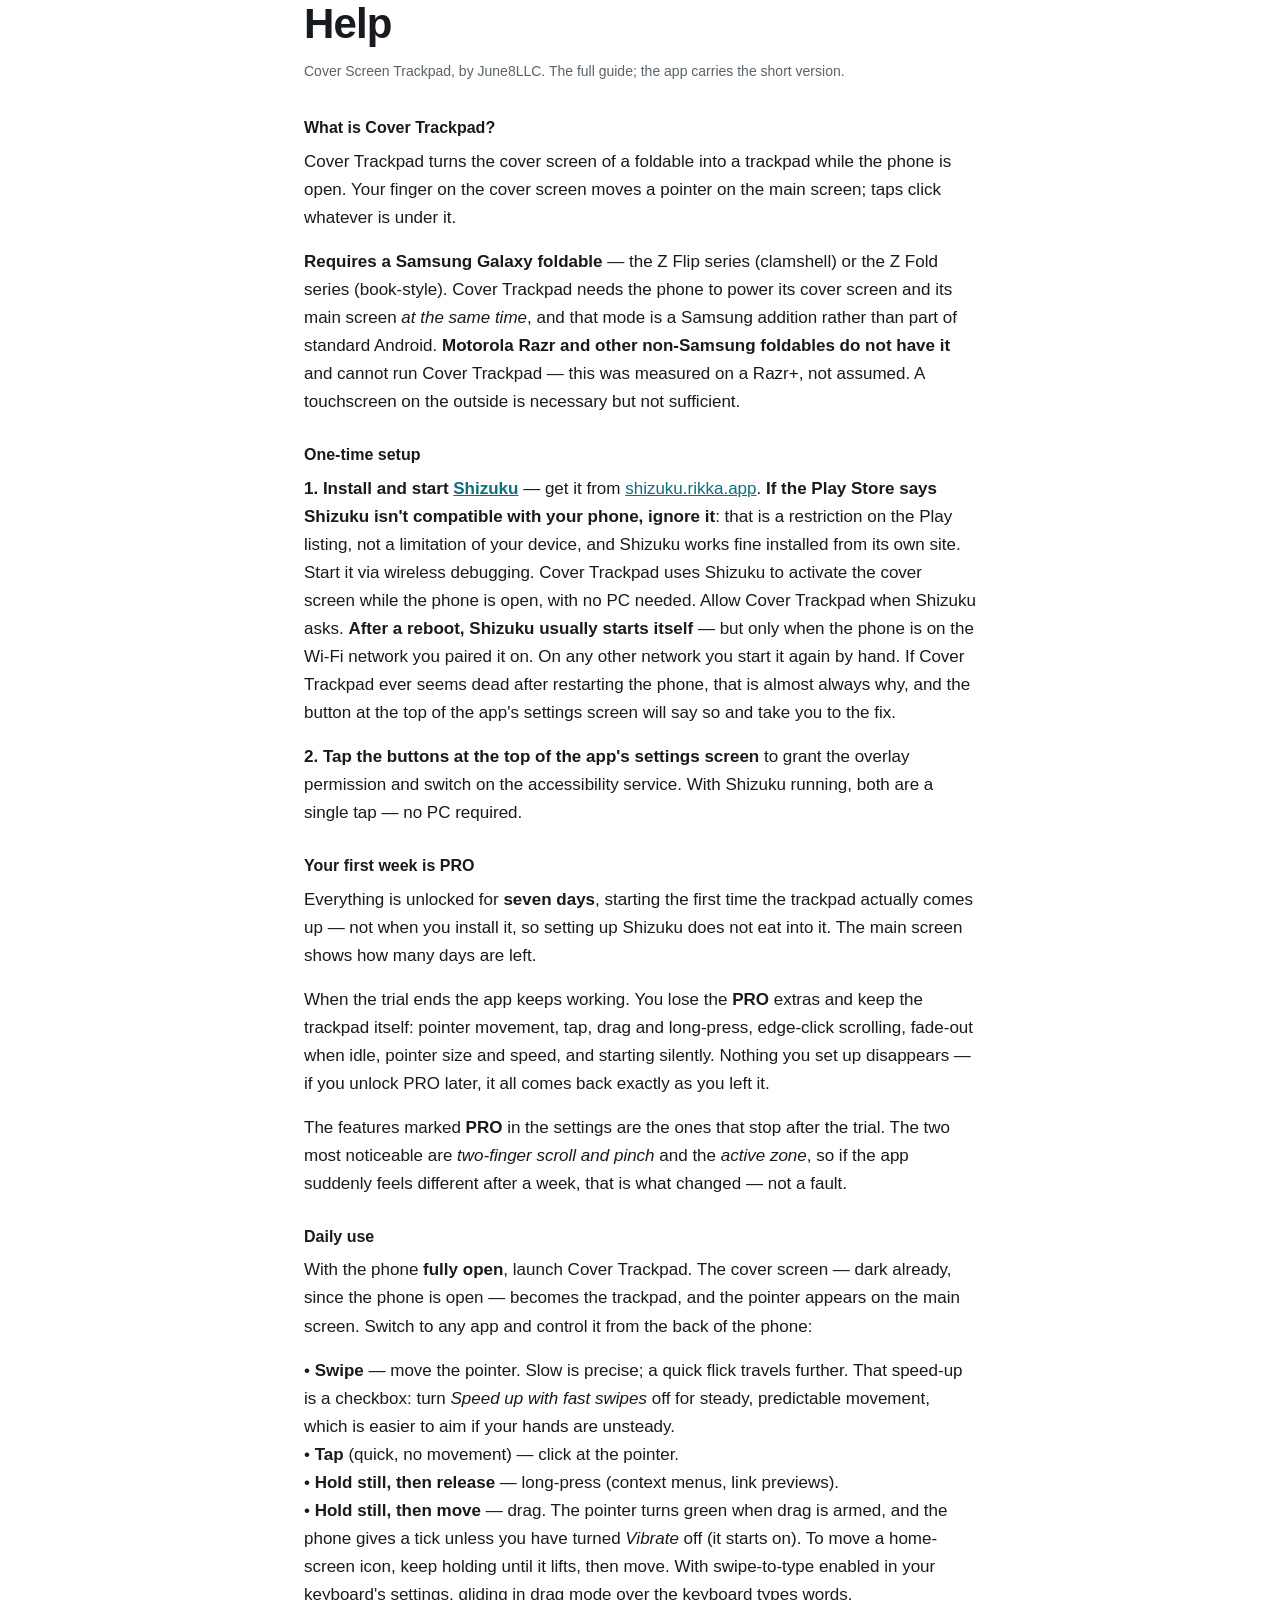
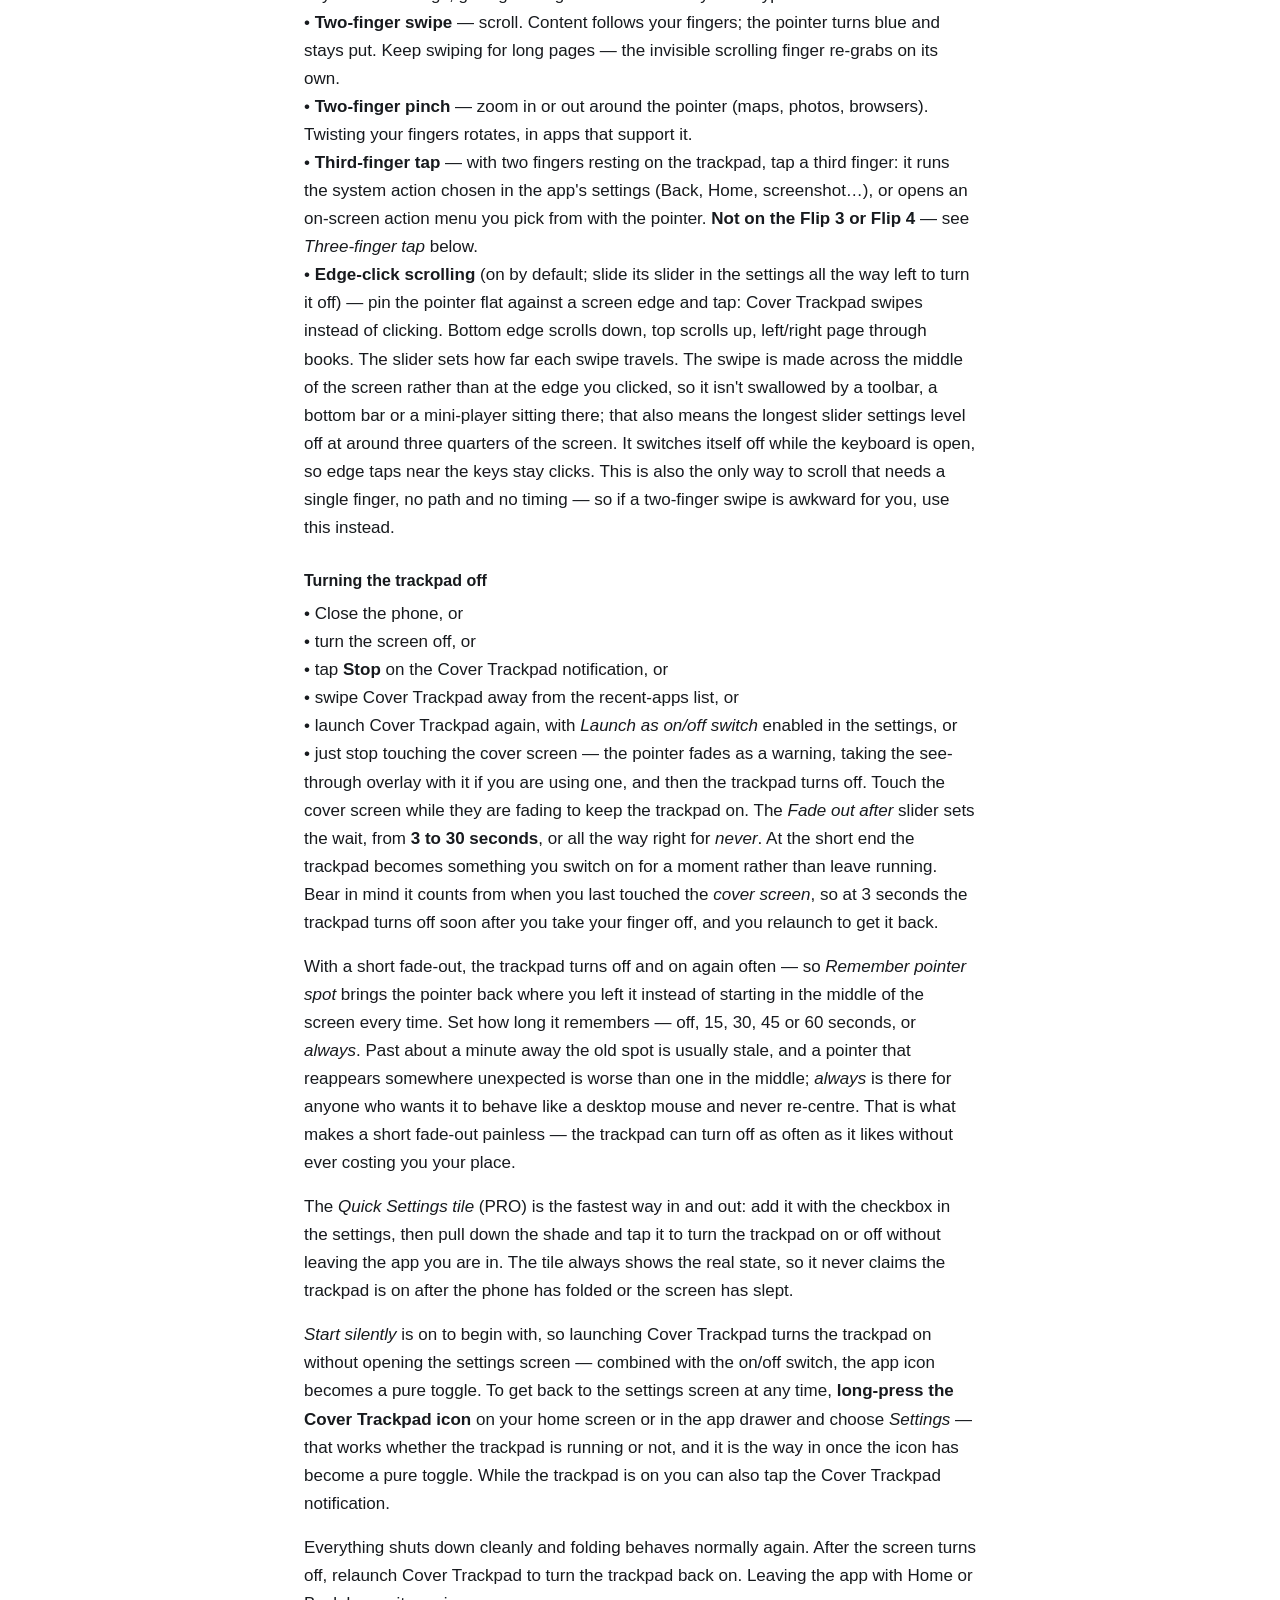
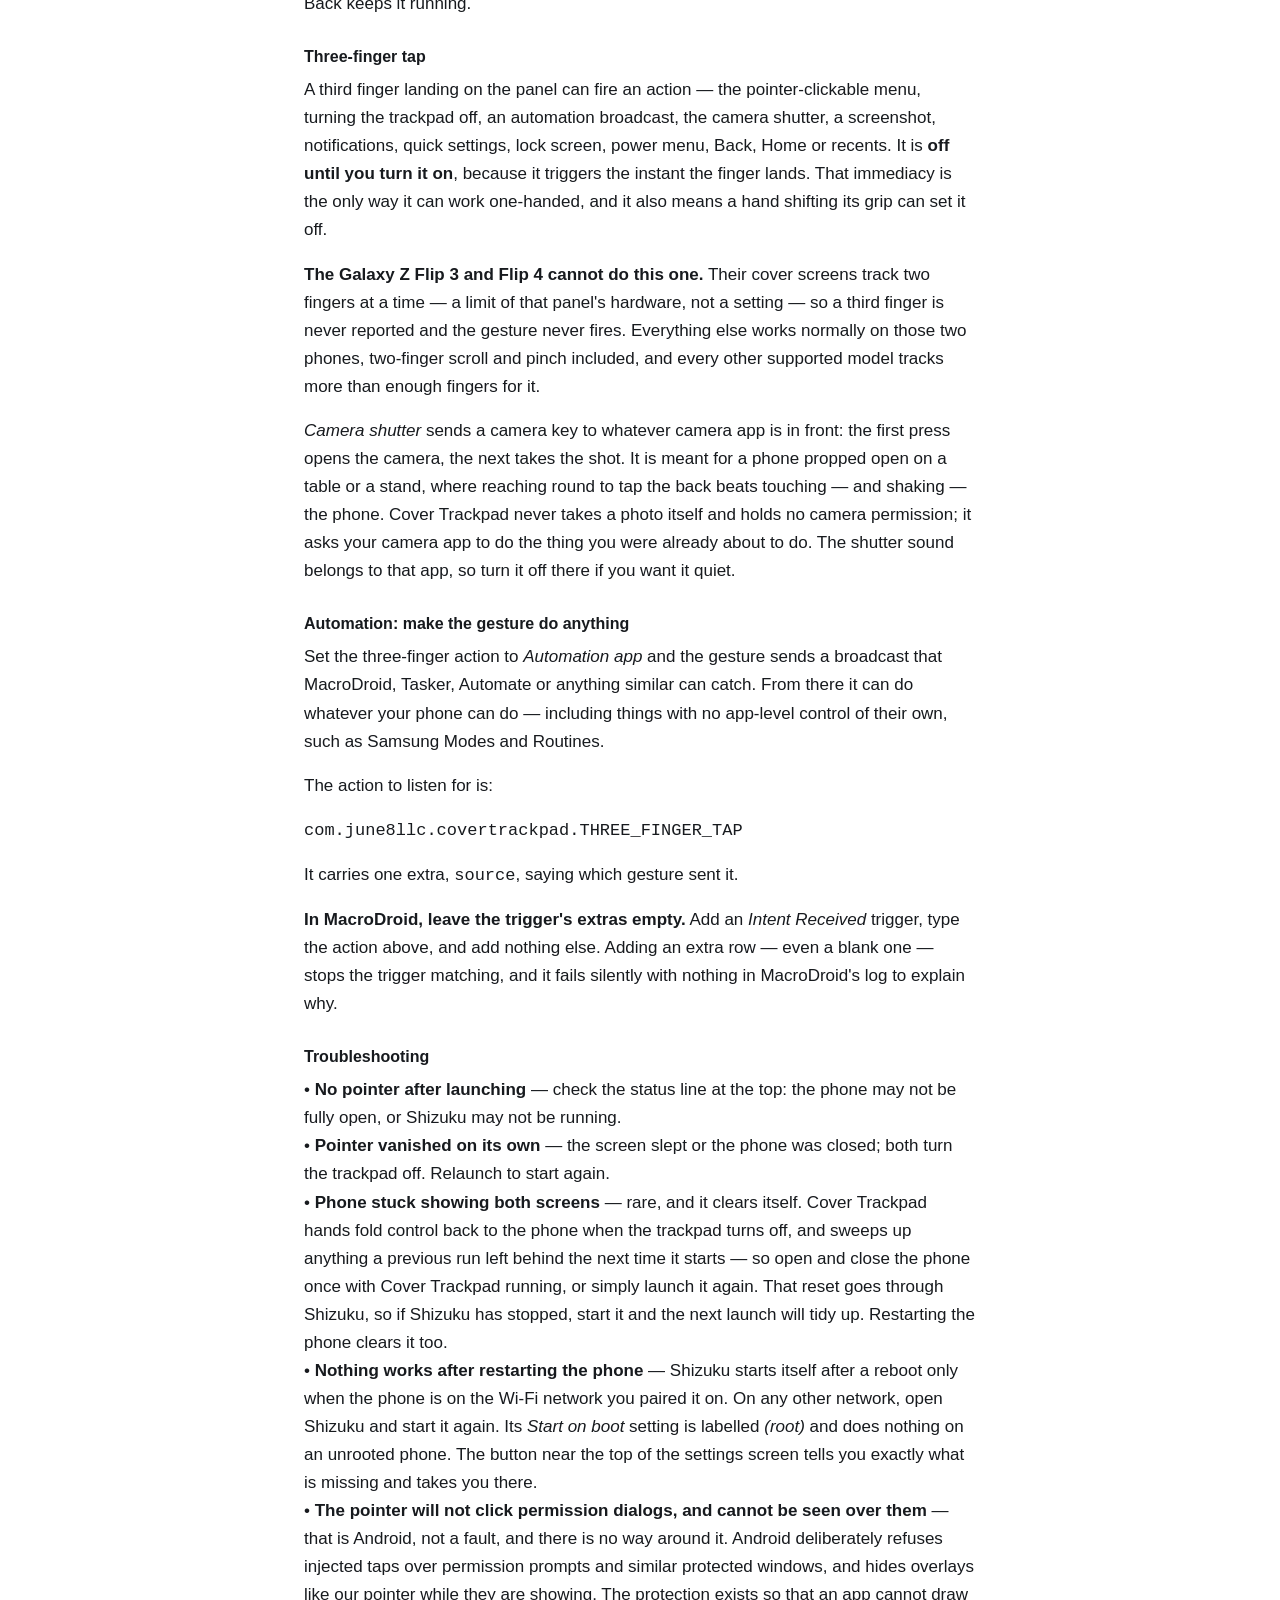
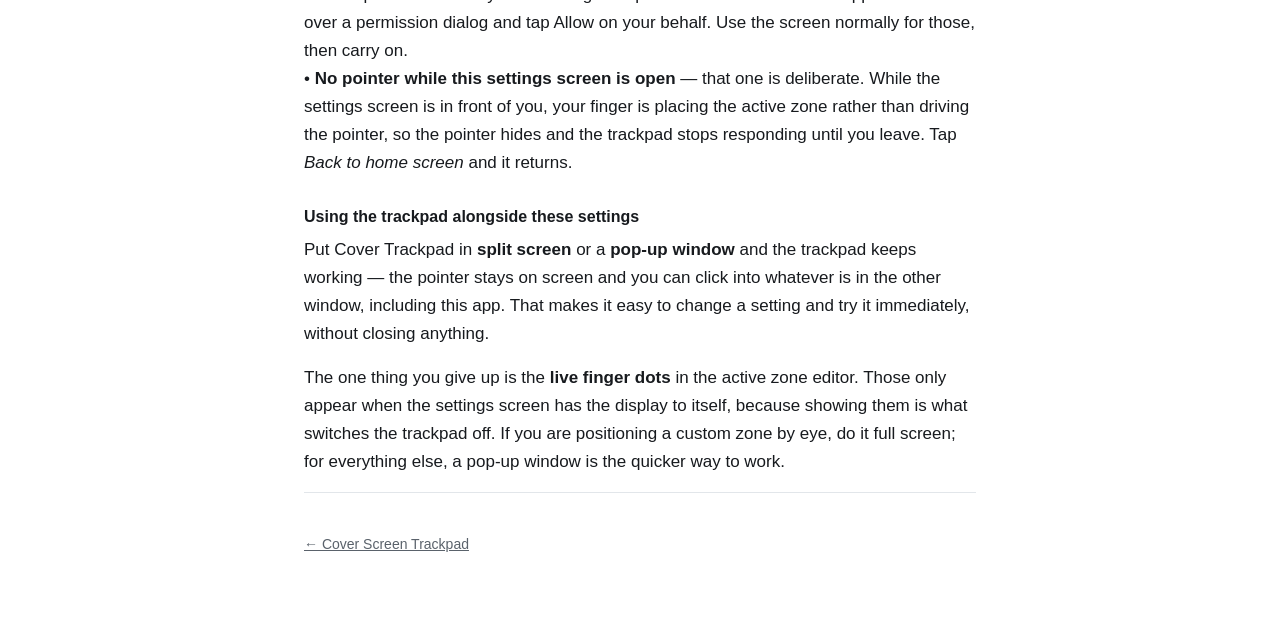
==== help.html @ 14efb755 "Add the help page: the full guide behind the app's short instructions Co-Authored-By: Claude Opus 5." ====
<!doctype html>
<html lang="en">
<head>
<meta charset="utf-8">
<meta name="viewport" content="width=device-width, initial-scale=1">
<title>Help — Cover Screen Trackpad</title>
<meta name="description" content="Everything about using Cover Screen Trackpad: gestures, settings, the three-finger tap, automation and troubleshooting.">
<link rel="icon" href="data:image/svg+xml,<svg xmlns='http://www.w3.org/2000/svg' viewBox='0 0 108 108'><rect width='108' height='108' fill='%230D1117'/><path d='M32,30 H76 A8,8 0 0 1 84,38 V70 A8,8 0 0 1 76,78 H32 A8,8 0 0 1 24,70 V38 A8,8 0 0 1 32,30 Z' fill='none' stroke='%236E7885' stroke-width='4.5'/><path d='M73,58 L54,50' fill='none' stroke='%233DDCFF' stroke-width='7' stroke-linecap='round'/><path d='M29,34 L29,55 L35.3,50.1 L38.8,58.5 L42.3,57.1 L38.8,48.7 L46.5,48.7 Z' fill='%23fff' stroke='%230D1117' stroke-width='2.2'/></svg>">
<link rel="stylesheet" href="style.css">
</head>
<body>
<div class="wrap">

  <h1>Help</h1>
  <p class="updated">Cover Screen Trackpad, by June8LLC. The full guide; the app carries the short version.</p>

<h3>What is Cover Trackpad?</h3>
<p>Cover Trackpad turns the cover screen of a foldable into a trackpad while the phone is open. Your finger on the cover screen moves a pointer on the main screen; taps click whatever is under it.</p>
<p><b>Requires a Samsung Galaxy foldable</b> — the Z Flip series (clamshell) or the Z Fold series (book-style). Cover Trackpad needs the phone to power its cover screen and its main screen <i>at the same time</i>, and that mode is a Samsung addition rather than part of standard Android. <b>Motorola Razr and other non-Samsung foldables do not have it</b> and cannot run Cover Trackpad — this was measured on a Razr+, not assumed. A touchscreen on the outside is necessary but not sufficient.</p>

<h3>One-time setup</h3>
<p><b>1. Install and start <a href="https://shizuku.rikka.app/">Shizuku</a></b> — get it from <a href="https://shizuku.rikka.app/">shizuku.rikka.app</a>. <b>If the Play Store says Shizuku isn't compatible with your phone, ignore it</b>: that is a restriction on the Play listing, not a limitation of your device, and Shizuku works fine installed from its own site. Start it via wireless debugging. Cover Trackpad uses Shizuku to activate the cover screen while the phone is open, with no PC needed. Allow Cover Trackpad when Shizuku asks. <b>After a reboot, Shizuku usually starts itself</b> — but only when the phone is on the Wi-Fi network you paired it on. On any other network you start it again by hand. If Cover Trackpad ever seems dead after restarting the phone, that is almost always why, and the button at the top of the app's settings screen will say so and take you to the fix.</p>
<p><b>2. Tap the buttons at the top of the app's settings screen</b> to grant the overlay permission and switch on the accessibility service. With Shizuku running, both are a single tap — no PC required.</p>

<h3>Your first week is PRO</h3>
<p>Everything is unlocked for <b>seven days</b>, starting the first time the trackpad actually comes up — not when you install it, so setting up Shizuku does not eat into it. The main screen shows how many days are left.</p>
<p>When the trial ends the app keeps working. You lose the <b>PRO</b> extras and keep the trackpad itself: pointer movement, tap, drag and long-press, edge-click scrolling, fade-out when idle, pointer size and speed, and starting silently. Nothing you set up disappears — if you unlock PRO later, it all comes back exactly as you left it.</p>
<p>The features marked <b>PRO</b> in the settings are the ones that stop after the trial. The two most noticeable are <i>two-finger scroll and pinch</i> and the <i>active zone</i>, so if the app suddenly feels different after a week, that is what changed — not a fault.</p>

<h3>Daily use</h3>
<p>With the phone <b>fully open</b>, launch Cover Trackpad. The cover screen — dark already, since the phone is open — becomes the trackpad, and the pointer appears on the main screen. Switch to any app and control it from the back of the phone:</p>
<p>&#8226; <b>Swipe</b> — move the pointer. Slow is precise; a quick flick travels further. That speed-up is a checkbox: turn <i>Speed up with fast swipes</i> off for steady, predictable movement, which is easier to aim if your hands are unsteady.<br>
&#8226; <b>Tap</b> (quick, no movement) — click at the pointer.<br>
&#8226; <b>Hold still, then release</b> — long-press (context menus, link previews).<br>
&#8226; <b>Hold still, then move</b> — drag. The pointer turns green when drag is armed, and the phone gives a tick unless you have turned <i>Vibrate</i> off (it starts on). To move a home-screen icon, keep holding until it lifts, then move. With swipe-to-type enabled in your keyboard's settings, gliding in drag mode over the keyboard types words.<br>
&#8226; <b>Two-finger swipe</b> — scroll. Content follows your fingers; the pointer turns blue and stays put. Keep swiping for long pages — the invisible scrolling finger re-grabs on its own.<br>
&#8226; <b>Two-finger pinch</b> — zoom in or out around the pointer (maps, photos, browsers). Twisting your fingers rotates, in apps that support it.<br>
&#8226; <b>Third-finger tap</b> — with two fingers resting on the trackpad, tap a third finger: it runs the system action chosen in the app's settings (Back, Home, screenshot…), or opens an on-screen action menu you pick from with the pointer. <b>Not on the Flip 3 or Flip 4</b> — see <i>Three-finger tap</i> below.<br>
&#8226; <b>Edge-click scrolling</b> (on by default; slide its slider in the settings all the way left to turn it off) — pin the pointer flat against a screen edge and tap: Cover Trackpad swipes instead of clicking. Bottom edge scrolls down, top scrolls up, left/right page through books. The slider sets how far each swipe travels. The swipe is made across the middle of the screen rather than at the edge you clicked, so it isn't swallowed by a toolbar, a bottom bar or a mini-player sitting there; that also means the longest slider settings level off at around three quarters of the screen. It switches itself off while the keyboard is open, so edge taps near the keys stay clicks. This is also the only way to scroll that needs a single finger, no path and no timing — so if a two-finger swipe is awkward for you, use this instead.</p>

<h3>Turning the trackpad off</h3>
<p>&#8226; Close the phone, or<br>
&#8226; turn the screen off, or<br>
&#8226; tap <b>Stop</b> on the Cover Trackpad notification, or<br>
&#8226; swipe Cover Trackpad away from the recent-apps list, or<br>
&#8226; launch Cover Trackpad again, with <i>Launch as on/off switch</i> enabled in the settings, or<br>
&#8226; just stop touching the cover screen — the pointer fades as a warning, taking the see-through overlay with it if you are using one, and then the trackpad turns off. Touch the cover screen while they are fading to keep the trackpad on. The <i>Fade out after</i> slider sets the wait, from <b>3 to 30 seconds</b>, or all the way right for <i>never</i>. At the short end the trackpad becomes something you switch on for a moment rather than leave running. Bear in mind it counts from when you last touched the <i>cover screen</i>, so at 3 seconds the trackpad turns off soon after you take your finger off, and you relaunch to get it back.</p>
<p>With a short fade-out, the trackpad turns off and on again often — so <i>Remember pointer spot</i> brings the pointer back where you left it instead of starting in the middle of the screen every time. Set how long it remembers — off, 15, 30, 45 or 60 seconds, or <i>always</i>. Past about a minute away the old spot is usually stale, and a pointer that reappears somewhere unexpected is worse than one in the middle; <i>always</i> is there for anyone who wants it to behave like a desktop mouse and never re-centre. That is what makes a short fade-out painless — the trackpad can turn off as often as it likes without ever costing you your place.</p>
<p>The <i>Quick Settings tile</i> (PRO) is the fastest way in and out: add it with the checkbox in the settings, then pull down the shade and tap it to turn the trackpad on or off without leaving the app you are in. The tile always shows the real state, so it never claims the trackpad is on after the phone has folded or the screen has slept.</p>
<p><i>Start silently</i> is on to begin with, so launching Cover Trackpad turns the trackpad on without opening the settings screen — combined with the on/off switch, the app icon becomes a pure toggle. To get back to the settings screen at any time, <b>long-press the Cover Trackpad icon</b> on your home screen or in the app drawer and choose <i>Settings</i> — that works whether the trackpad is running or not, and it is the way in once the icon has become a pure toggle. While the trackpad is on you can also tap the Cover Trackpad notification.</p>
<p>Everything shuts down cleanly and folding behaves normally again. After the screen turns off, relaunch Cover Trackpad to turn the trackpad back on. Leaving the app with Home or Back keeps it running.</p>

<h3>Three-finger tap</h3>
<p>A third finger landing on the panel can fire an action — the pointer-clickable menu, turning the trackpad off, an automation broadcast, the camera shutter, a screenshot, notifications, quick settings, lock screen, power menu, Back, Home or recents. It is <b>off until you turn it on</b>, because it triggers the instant the finger lands. That immediacy is the only way it can work one-handed, and it also means a hand shifting its grip can set it off.</p>
<p><b>The Galaxy Z Flip 3 and Flip 4 cannot do this one.</b> Their cover screens track two fingers at a time — a limit of that panel's hardware, not a setting — so a third finger is never reported and the gesture never fires. Everything else works normally on those two phones, two-finger scroll and pinch included, and every other supported model tracks more than enough fingers for it.</p>
<p><i>Camera shutter</i> sends a camera key to whatever camera app is in front: the first press opens the camera, the next takes the shot. It is meant for a phone propped open on a table or a stand, where reaching round to tap the back beats touching — and shaking — the phone. Cover Trackpad never takes a photo itself and holds no camera permission; it asks your camera app to do the thing you were already about to do. The shutter sound belongs to that app, so turn it off there if you want it quiet.</p>

<h3>Automation: make the gesture do anything</h3>
<p>Set the three-finger action to <i>Automation app</i> and the gesture sends a broadcast that MacroDroid, Tasker, Automate or anything similar can catch. From there it can do whatever your phone can do — including things with no app-level control of their own, such as Samsung Modes and Routines.</p>
<p>The action to listen for is:</p>
<p><tt>com.june8llc.covertrackpad.THREE_FINGER_TAP</tt></p>
<p>It carries one extra, <tt>source</tt>, saying which gesture sent it.</p>
<p><b>In MacroDroid, leave the trigger's extras empty.</b> Add an <i>Intent Received</i> trigger, type the action above, and add nothing else. Adding an extra row — even a blank one — stops the trigger matching, and it fails silently with nothing in MacroDroid's log to explain why.</p>

<h3>Troubleshooting</h3>
<p>&#8226; <b>No pointer after launching</b> — check the status line at the top: the phone may not be fully open, or Shizuku may not be running.<br>
&#8226; <b>Pointer vanished on its own</b> — the screen slept or the phone was closed; both turn the trackpad off. Relaunch to start again.<br>
&#8226; <b>Phone stuck showing both screens</b> — rare, and it clears itself. Cover Trackpad hands fold control back to the phone when the trackpad turns off, and sweeps up anything a previous run left behind the next time it starts — so open and close the phone once with Cover Trackpad running, or simply launch it again. That reset goes through Shizuku, so if Shizuku has stopped, start it and the next launch will tidy up. Restarting the phone clears it too.<br>
&#8226; <b>Nothing works after restarting the phone</b> — Shizuku starts itself after a reboot only when the phone is on the Wi-Fi network you paired it on. On any other network, open Shizuku and start it again. Its <i>Start on boot</i> setting is labelled <i>(root)</i> and does nothing on an unrooted phone. The button near the top of the settings screen tells you exactly what is missing and takes you there.<br>
&#8226; <b>The pointer will not click permission dialogs, and cannot be seen over them</b> — that is Android, not a fault, and there is no way around it. Android deliberately refuses injected taps over permission prompts and similar protected windows, and hides overlays like our pointer while they are showing. The protection exists so that an app cannot draw over a permission dialog and tap Allow on your behalf. Use the screen normally for those, then carry on.<br>
&#8226; <b>No pointer while this settings screen is open</b> — that one is deliberate. While the settings screen is in front of you, your finger is placing the active zone rather than driving the pointer, so the pointer hides and the trackpad stops responding until you leave. Tap <i>Back to home screen</i> and it returns.</p>

<h3>Using the trackpad alongside these settings</h3>
<p>Put Cover Trackpad in <b>split screen</b> or a <b>pop-up window</b> and the trackpad keeps working — the pointer stays on screen and you can click into whatever is in the other window, including this app. That makes it easy to change a setting and try it immediately, without closing anything.</p>
<p>The one thing you give up is the <b>live finger dots</b> in the active zone editor. Those only appear when the settings screen has the display to itself, because showing them is what switches the trackpad off. If you are positioning a custom zone by eye, do it full screen; for everything else, a pop-up window is the quicker way to work.</p>


  <footer>
    <p><a href="index.html">← Cover Screen Trackpad</a></p>
  </footer>

</div>
</body>
</html>
---- style.css ----
/*
  Shared styling for covertrackpad.com.

  Colours come from ../brand-kit.md and are not invented here. The accent SWAPS
  by theme rather than being one colour dimmed: #3DDCFF is the app's own cyan and
  is bright enough to carry dark text on a dark page, but it cannot carry white
  text at all (1.63:1), so light mode uses the deepened teal instead. That is the
  one rule in the brand kit that must not be broken.
*/

:root {
  --cyan: #3DDCFF;
  --cyan-hover: #17B6D6;
  --teal: #0E6E7E;
  --teal-hover: #08525E;
  --coral: #FF6F5E;

  --surface: #FFFFFF;
  --raised: #F4F6F8;
  --ink: #171A1E;
  --muted: #5A626B;
  --line: #E2E6EA;
  --accent: var(--teal);
  --accent-hover: var(--teal-hover);
  --on-accent: #FFFFFF;
}

@media (prefers-color-scheme: dark) {
  :root {
    --surface: #0D1117;
    --raised: #14181E;
    --ink: #E6EAF0;
    --muted: #99A2AD;
    --line: #232932;
    --accent: var(--cyan);
    --accent-hover: var(--cyan-hover);
    --on-accent: #08131A;
  }
}

* { box-sizing: border-box; }

body {
  margin: 0;
  background: var(--surface);
  color: var(--ink);
  font: 17px/1.65 -apple-system, BlinkMacSystemFont, "Segoe UI", Roboto, Helvetica, Arial, sans-serif;
  -webkit-font-smoothing: antialiased;
}

.wrap { max-width: 720px; margin: 0 auto; padding: 0 24px; }
.wrap.narrow { max-width: 680px; padding-top: 56px; padding-bottom: 72px; }

a { color: var(--accent); }

/* ---- header ---- */

header { padding: 72px 0 48px; text-align: center; }
.icon { width: 88px; height: 88px; border-radius: 20px; display: block; margin: 0 auto 24px; }
h1 { font-size: clamp(30px, 6vw, 42px); line-height: 1.15; margin: 0 0 12px; letter-spacing: -0.02em; }
.tagline { color: var(--muted); font-size: 15px; font-style: italic; margin: 0 0 28px; }
.lede { font-size: clamp(18px, 2.6vw, 21px); margin: 0 auto; max-width: 34em; }
.updated { color: var(--muted); font-size: 14px; margin: 0 0 32px; }

/* ---- demo clip ---- */

/*
  Portrait, because the thing being demonstrated is a phone. Capped in vw as
  well as px so it cannot dominate a small screen — it is evidence, not the
  hero. Muted and inline are not decoration: without both, mobile browsers
  refuse to autoplay at all.
*/
.demo {
  display: block;
  margin: 34px auto 0;
  width: min(250px, 58vw);
  border-radius: 18px;
  border: 1px solid var(--line);
  background: #000;
}
.demo-caption {
  margin: 12px auto 0;
  max-width: 30em;
  color: var(--muted);
  font-size: 14px;
}

/* ---- buttons ---- */

.cta { margin: 36px 0 0; }
.btn {
  display: inline-block;
  background: var(--accent);
  color: var(--on-accent);
  padding: 13px 26px;
  border-radius: 10px;
  text-decoration: none;
  font-weight: 600;
}
.btn:hover { background: var(--accent-hover); }
/* Light mode darkens the teal, so the label has to go white to stay legible. */
@media (prefers-color-scheme: light) { .btn:hover { color: #FFFFFF; } }
.cta small { display: block; color: var(--muted); font-size: 14px; margin-top: 12px; }

/*
  The Play badge. Google's artwork, so this rule may set POSITION and SPACING
  and nothing else — no filters, no border-radius, no background, no recolour,
  and never a height under 40px. The clear space below is the quarter-of-height
  minimum the brand guidelines ask for, which is why the margin is 15px against
  a 60px badge rather than a rounder number.
*/
.badge { display: block; margin: 0 0 15px; }
.badge img { display: block; height: 60px; width: auto; }

/* ---- sections ---- */

section { padding: 40px 0; border-top: 1px solid var(--line); }
h2 { font-size: 22px; margin: 0 0 18px; letter-spacing: -0.01em; }
h3 { font-size: 16px; margin: 26px 0 6px; }
p { margin: 0 0 16px; }
ul { margin: 0 0 16px; padding-left: 22px; }
li { margin-bottom: 8px; }

.steps { counter-reset: step; list-style: none; padding: 0; }
.steps li { counter-increment: step; position: relative; padding-left: 44px; margin-bottom: 22px; }
.steps li::before {
  content: counter(step);
  position: absolute; left: 0; top: 1px;
  width: 28px; height: 28px; border-radius: 50%;
  background: var(--accent); color: var(--on-accent);
  display: grid; place-items: center;
  font-size: 14px; font-weight: 700;
}

/* ---- cards ---- */

.tiers { display: grid; gap: 16px; grid-template-columns: 1fr; }
@media (min-width: 620px) { .tiers { grid-template-columns: 1fr 1fr; } }
.tier { background: var(--raised); border: 1px solid var(--line); border-radius: 12px; padding: 20px; }
.tier h3 {
  margin-top: 0; font-size: 15px; text-transform: uppercase;
  letter-spacing: 0.06em; color: var(--muted);
}
.tier ul { margin-bottom: 0; }

.note {
  background: var(--raised);
  border-left: 3px solid var(--accent);
  padding: 14px 18px;
  border-radius: 0 8px 8px 0;
  margin: 0 0 16px;
}
.note :last-child { margin-bottom: 0; }
.note.lede { font-size: 18px; padding: 16px 20px; margin-bottom: 24px; }

/* ---- FAQ ---- */

details {
  border-bottom: 1px solid var(--line);
  padding: 14px 0;
}
details summary {
  cursor: pointer;
  font-weight: 600;
  list-style: none;
  display: flex;
  justify-content: space-between;
  gap: 16px;
}
details summary::-webkit-details-marker { display: none; }
details summary::after { content: "+"; color: var(--muted); font-weight: 400; }
details[open] summary::after { content: "\2013"; }
details > *:not(summary) { margin-top: 12px; }
details p:last-child { margin-bottom: 0; }

/* ---- misc ---- */

code { background: var(--raised); padding: 2px 6px; border-radius: 5px; font-size: 0.9em; }

footer {
  padding: 40px 0 64px;
  border-top: 1px solid var(--line);
  color: var(--muted);
  font-size: 14px;
}
footer a { color: var(--muted); }
.fineprint { font-size: 13px; }
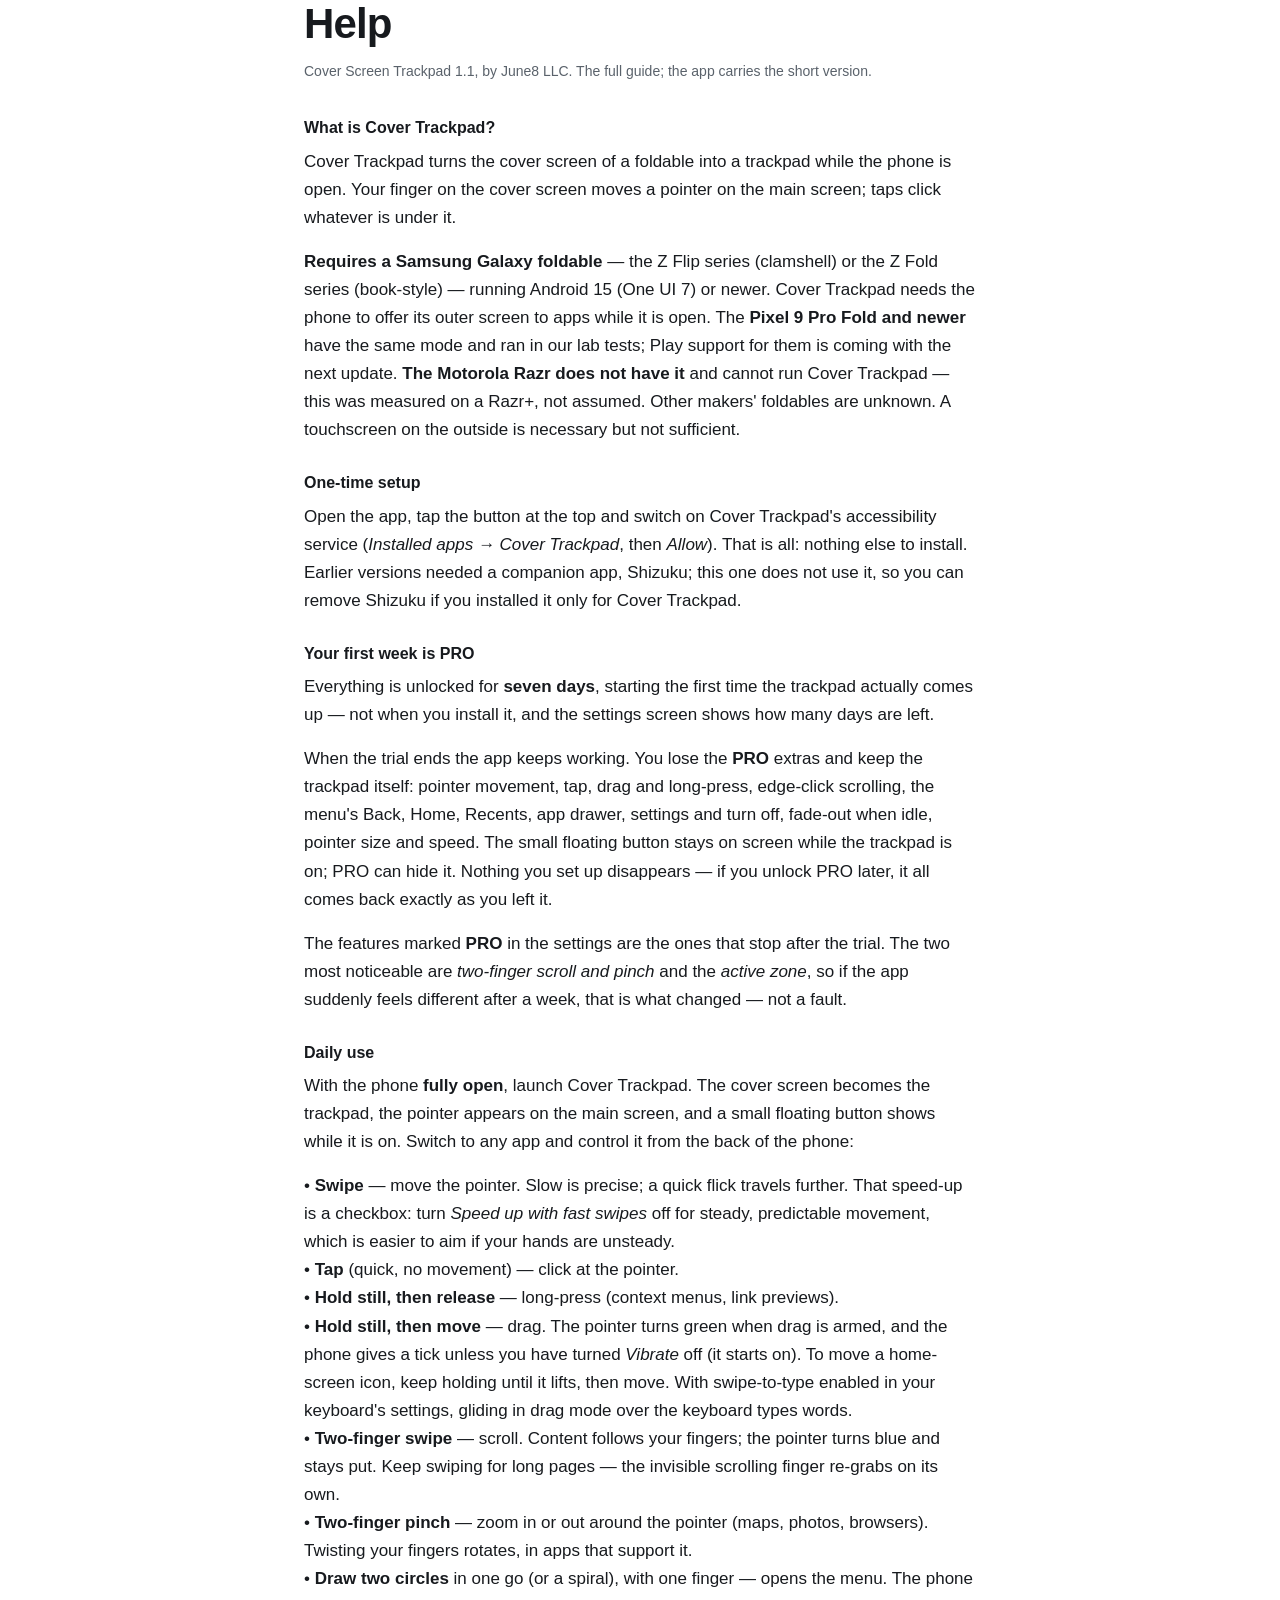
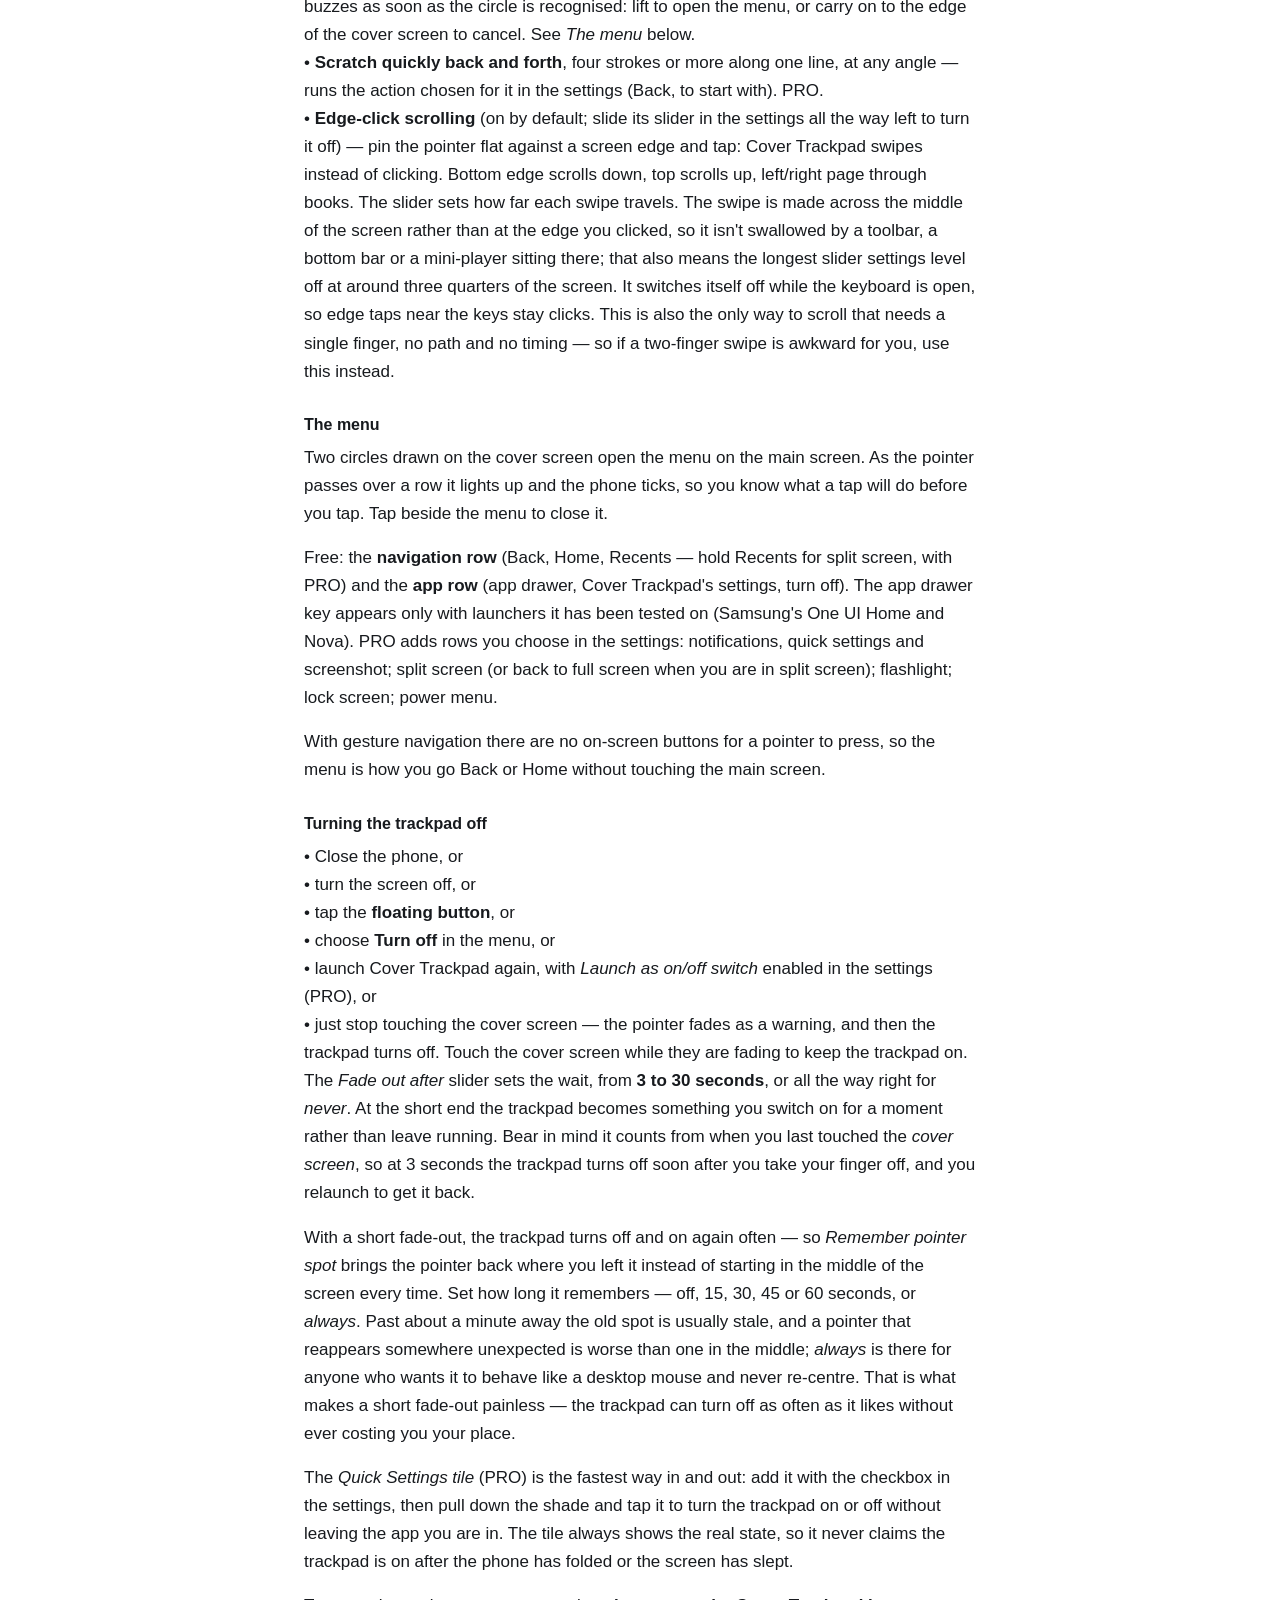
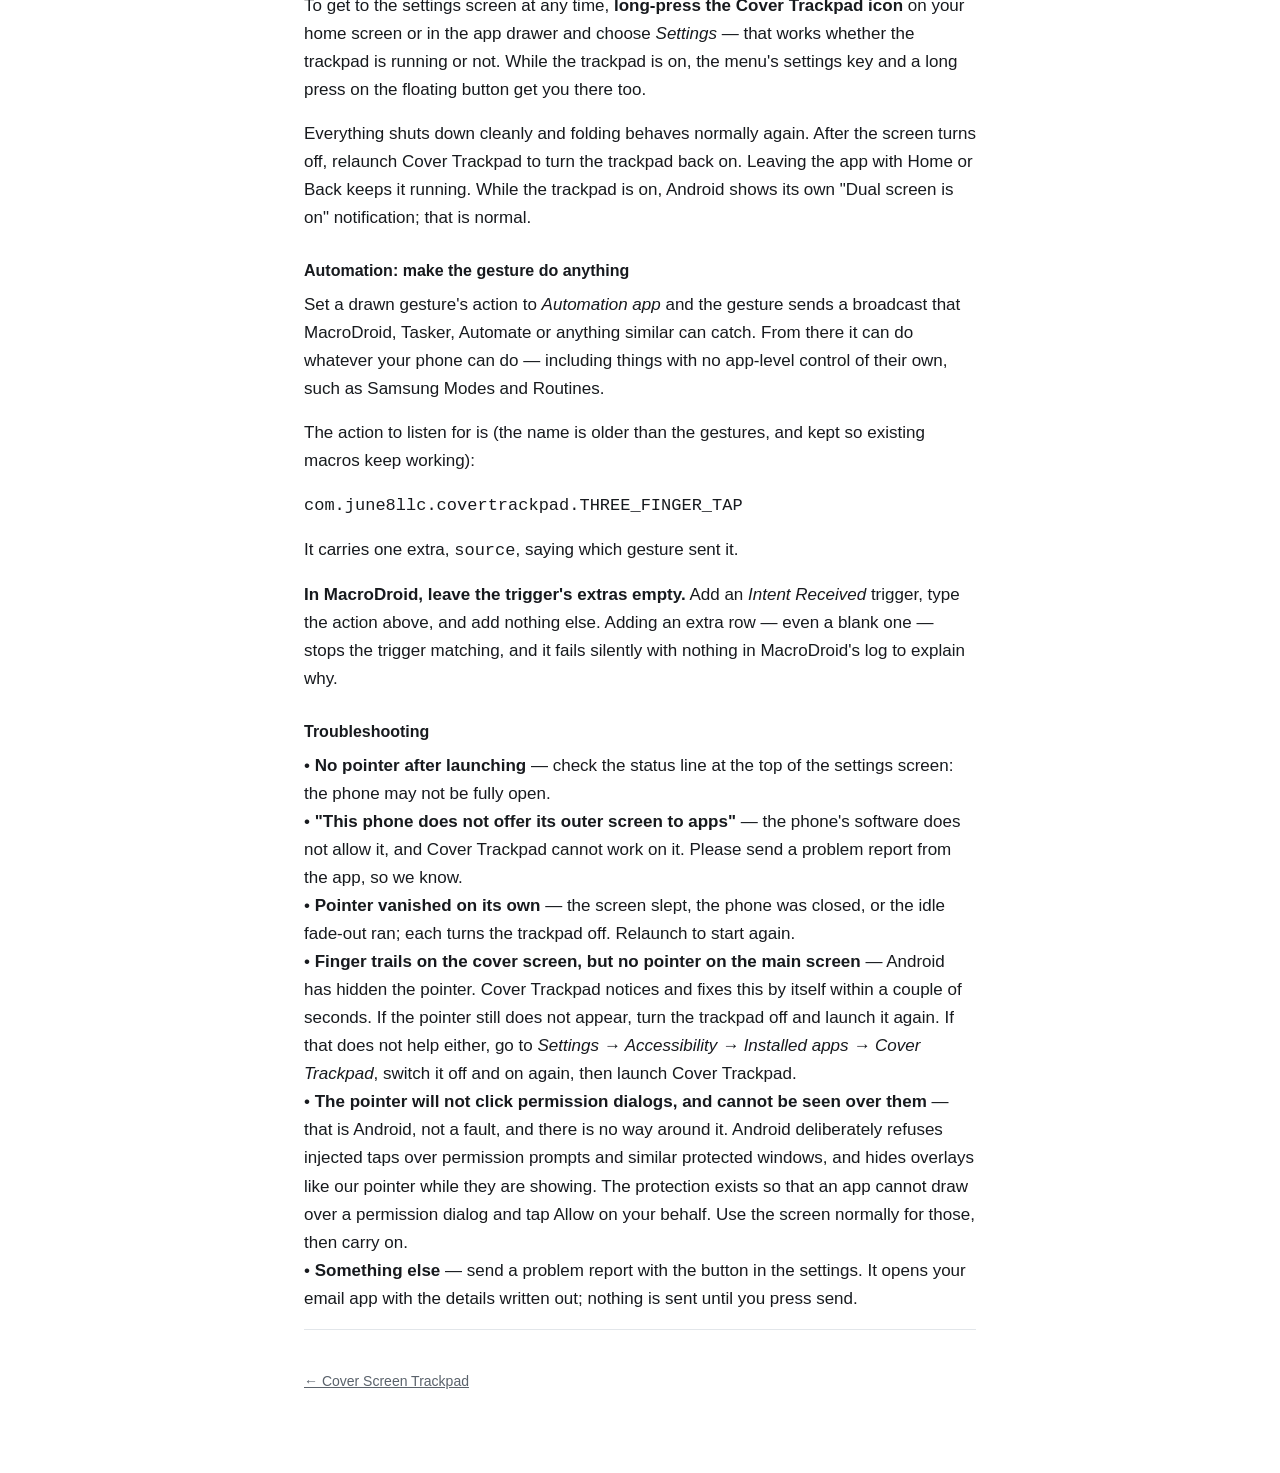
==== commit e3267eb3: "Version 1.1: one-switch setup (no Shizuku), Pixel lab note, two-screen demo Co-Authored-By: Claude O" ====
--- a/help.html
+++ b/help.html
@@ -4,7 +4,7 @@
 <meta charset="utf-8">
 <meta name="viewport" content="width=device-width, initial-scale=1">
 <title>Help — Cover Screen Trackpad</title>
-<meta name="description" content="Everything about using Cover Screen Trackpad: gestures, settings, the three-finger tap, automation and troubleshooting.">
+<meta name="description" content="Everything about using Cover Screen Trackpad: gestures, the menu, settings, automation and troubleshooting.">
 <link rel="icon" href="data:image/svg+xml,<svg xmlns='http://www.w3.org/2000/svg' viewBox='0 0 108 108'><rect width='108' height='108' fill='%230D1117'/><path d='M32,30 H76 A8,8 0 0 1 84,38 V70 A8,8 0 0 1 76,78 H32 A8,8 0 0 1 24,70 V38 A8,8 0 0 1 32,30 Z' fill='none' stroke='%236E7885' stroke-width='4.5'/><path d='M73,58 L54,50' fill='none' stroke='%233DDCFF' stroke-width='7' stroke-linecap='round'/><path d='M29,34 L29,55 L35.3,50.1 L38.8,58.5 L42.3,57.1 L38.8,48.7 L46.5,48.7 Z' fill='%23fff' stroke='%230D1117' stroke-width='2.2'/></svg>">
 <link rel="stylesheet" href="style.css">
 </head>
@@ -12,67 +12,63 @@
 <div class="wrap">
 
   <h1>Help</h1>
-  <p class="updated">Cover Screen Trackpad, by June8LLC. The full guide; the app carries the short version.</p>
+  <p class="updated">Cover Screen Trackpad 1.1, by June8 LLC. The full guide; the app carries the short version.</p>
 
 <h3>What is Cover Trackpad?</h3>
 <p>Cover Trackpad turns the cover screen of a foldable into a trackpad while the phone is open. Your finger on the cover screen moves a pointer on the main screen; taps click whatever is under it.</p>
-<p><b>Requires a Samsung Galaxy foldable</b> — the Z Flip series (clamshell) or the Z Fold series (book-style). Cover Trackpad needs the phone to power its cover screen and its main screen <i>at the same time</i>, and that mode is a Samsung addition rather than part of standard Android. <b>Motorola Razr and other non-Samsung foldables do not have it</b> and cannot run Cover Trackpad — this was measured on a Razr+, not assumed. A touchscreen on the outside is necessary but not sufficient.</p>
+<p><b>Requires a Samsung Galaxy foldable</b> — the Z Flip series (clamshell) or the Z Fold series (book-style) — running Android 15 (One UI 7) or newer. Cover Trackpad needs the phone to offer its outer screen to apps while it is open. The <b>Pixel 9 Pro Fold and newer</b> have the same mode and ran in our lab tests; Play support for them is coming with the next update. <b>The Motorola Razr does not have it</b> and cannot run Cover Trackpad — this was measured on a Razr+, not assumed. Other makers' foldables are unknown. A touchscreen on the outside is necessary but not sufficient.</p>
 
 <h3>One-time setup</h3>
-<p><b>1. Install and start <a href="https://shizuku.rikka.app/">Shizuku</a></b> — get it from <a href="https://shizuku.rikka.app/">shizuku.rikka.app</a>. <b>If the Play Store says Shizuku isn't compatible with your phone, ignore it</b>: that is a restriction on the Play listing, not a limitation of your device, and Shizuku works fine installed from its own site. Start it via wireless debugging. Cover Trackpad uses Shizuku to activate the cover screen while the phone is open, with no PC needed. Allow Cover Trackpad when Shizuku asks. <b>After a reboot, Shizuku usually starts itself</b> — but only when the phone is on the Wi-Fi network you paired it on. On any other network you start it again by hand. If Cover Trackpad ever seems dead after restarting the phone, that is almost always why, and the button at the top of the app's settings screen will say so and take you to the fix.</p>
-<p><b>2. Tap the buttons at the top of the app's settings screen</b> to grant the overlay permission and switch on the accessibility service. With Shizuku running, both are a single tap — no PC required.</p>
+<p>Open the app, tap the button at the top and switch on Cover Trackpad's accessibility service (<i>Installed apps → Cover Trackpad</i>, then <i>Allow</i>). That is all: nothing else to install. Earlier versions needed a companion app, Shizuku; this one does not use it, so you can remove Shizuku if you installed it only for Cover Trackpad.</p>
 
 <h3>Your first week is PRO</h3>
-<p>Everything is unlocked for <b>seven days</b>, starting the first time the trackpad actually comes up — not when you install it, so setting up Shizuku does not eat into it. The main screen shows how many days are left.</p>
-<p>When the trial ends the app keeps working. You lose the <b>PRO</b> extras and keep the trackpad itself: pointer movement, tap, drag and long-press, edge-click scrolling, fade-out when idle, pointer size and speed, and starting silently. Nothing you set up disappears — if you unlock PRO later, it all comes back exactly as you left it.</p>
+<p>Everything is unlocked for <b>seven days</b>, starting the first time the trackpad actually comes up — not when you install it, and the settings screen shows how many days are left.</p>
+<p>When the trial ends the app keeps working. You lose the <b>PRO</b> extras and keep the trackpad itself: pointer movement, tap, drag and long-press, edge-click scrolling, the menu's Back, Home, Recents, app drawer, settings and turn off, fade-out when idle, pointer size and speed. The small floating button stays on screen while the trackpad is on; PRO can hide it. Nothing you set up disappears — if you unlock PRO later, it all comes back exactly as you left it.</p>
 <p>The features marked <b>PRO</b> in the settings are the ones that stop after the trial. The two most noticeable are <i>two-finger scroll and pinch</i> and the <i>active zone</i>, so if the app suddenly feels different after a week, that is what changed — not a fault.</p>
 
 <h3>Daily use</h3>
-<p>With the phone <b>fully open</b>, launch Cover Trackpad. The cover screen — dark already, since the phone is open — becomes the trackpad, and the pointer appears on the main screen. Switch to any app and control it from the back of the phone:</p>
+<p>With the phone <b>fully open</b>, launch Cover Trackpad. The cover screen becomes the trackpad, the pointer appears on the main screen, and a small floating button shows while it is on. Switch to any app and control it from the back of the phone:</p>
 <p>&#8226; <b>Swipe</b> — move the pointer. Slow is precise; a quick flick travels further. That speed-up is a checkbox: turn <i>Speed up with fast swipes</i> off for steady, predictable movement, which is easier to aim if your hands are unsteady.<br>
 &#8226; <b>Tap</b> (quick, no movement) — click at the pointer.<br>
 &#8226; <b>Hold still, then release</b> — long-press (context menus, link previews).<br>
 &#8226; <b>Hold still, then move</b> — drag. The pointer turns green when drag is armed, and the phone gives a tick unless you have turned <i>Vibrate</i> off (it starts on). To move a home-screen icon, keep holding until it lifts, then move. With swipe-to-type enabled in your keyboard's settings, gliding in drag mode over the keyboard types words.<br>
 &#8226; <b>Two-finger swipe</b> — scroll. Content follows your fingers; the pointer turns blue and stays put. Keep swiping for long pages — the invisible scrolling finger re-grabs on its own.<br>
 &#8226; <b>Two-finger pinch</b> — zoom in or out around the pointer (maps, photos, browsers). Twisting your fingers rotates, in apps that support it.<br>
-&#8226; <b>Third-finger tap</b> — with two fingers resting on the trackpad, tap a third finger: it runs the system action chosen in the app's settings (Back, Home, screenshot…), or opens an on-screen action menu you pick from with the pointer. <b>Not on the Flip 3 or Flip 4</b> — see <i>Three-finger tap</i> below.<br>
+&#8226; <b>Draw two circles</b> in one go (or a spiral), with one finger — opens the menu. The phone buzzes as soon as the circle is recognised: lift to open the menu, or carry on to the edge of the cover screen to cancel. See <i>The menu</i> below.<br>
+&#8226; <b>Scratch quickly back and forth</b>, four strokes or more along one line, at any angle — runs the action chosen for it in the settings (Back, to start with). PRO.<br>
 &#8226; <b>Edge-click scrolling</b> (on by default; slide its slider in the settings all the way left to turn it off) — pin the pointer flat against a screen edge and tap: Cover Trackpad swipes instead of clicking. Bottom edge scrolls down, top scrolls up, left/right page through books. The slider sets how far each swipe travels. The swipe is made across the middle of the screen rather than at the edge you clicked, so it isn't swallowed by a toolbar, a bottom bar or a mini-player sitting there; that also means the longest slider settings level off at around three quarters of the screen. It switches itself off while the keyboard is open, so edge taps near the keys stay clicks. This is also the only way to scroll that needs a single finger, no path and no timing — so if a two-finger swipe is awkward for you, use this instead.</p>
+
+<h3>The menu</h3>
+<p>Two circles drawn on the cover screen open the menu on the main screen. As the pointer passes over a row it lights up and the phone ticks, so you know what a tap will do before you tap. Tap beside the menu to close it.</p>
+<p>Free: the <b>navigation row</b> (Back, Home, Recents — hold Recents for split screen, with PRO) and the <b>app row</b> (app drawer, Cover Trackpad's settings, turn off). The app drawer key appears only with launchers it has been tested on (Samsung's One UI Home and Nova). PRO adds rows you choose in the settings: notifications, quick settings and screenshot; split screen (or back to full screen when you are in split screen); flashlight; lock screen; power menu.</p>
+<p>With gesture navigation there are no on-screen buttons for a pointer to press, so the menu is how you go Back or Home without touching the main screen.</p>
 
 <h3>Turning the trackpad off</h3>
 <p>&#8226; Close the phone, or<br>
 &#8226; turn the screen off, or<br>
-&#8226; tap <b>Stop</b> on the Cover Trackpad notification, or<br>
-&#8226; swipe Cover Trackpad away from the recent-apps list, or<br>
-&#8226; launch Cover Trackpad again, with <i>Launch as on/off switch</i> enabled in the settings, or<br>
-&#8226; just stop touching the cover screen — the pointer fades as a warning, taking the see-through overlay with it if you are using one, and then the trackpad turns off. Touch the cover screen while they are fading to keep the trackpad on. The <i>Fade out after</i> slider sets the wait, from <b>3 to 30 seconds</b>, or all the way right for <i>never</i>. At the short end the trackpad becomes something you switch on for a moment rather than leave running. Bear in mind it counts from when you last touched the <i>cover screen</i>, so at 3 seconds the trackpad turns off soon after you take your finger off, and you relaunch to get it back.</p>
+&#8226; tap the <b>floating button</b>, or<br>
+&#8226; choose <b>Turn off</b> in the menu, or<br>
+&#8226; launch Cover Trackpad again, with <i>Launch as on/off switch</i> enabled in the settings (PRO), or<br>
+&#8226; just stop touching the cover screen — the pointer fades as a warning, and then the trackpad turns off. Touch the cover screen while they are fading to keep the trackpad on. The <i>Fade out after</i> slider sets the wait, from <b>3 to 30 seconds</b>, or all the way right for <i>never</i>. At the short end the trackpad becomes something you switch on for a moment rather than leave running. Bear in mind it counts from when you last touched the <i>cover screen</i>, so at 3 seconds the trackpad turns off soon after you take your finger off, and you relaunch to get it back.</p>
 <p>With a short fade-out, the trackpad turns off and on again often — so <i>Remember pointer spot</i> brings the pointer back where you left it instead of starting in the middle of the screen every time. Set how long it remembers — off, 15, 30, 45 or 60 seconds, or <i>always</i>. Past about a minute away the old spot is usually stale, and a pointer that reappears somewhere unexpected is worse than one in the middle; <i>always</i> is there for anyone who wants it to behave like a desktop mouse and never re-centre. That is what makes a short fade-out painless — the trackpad can turn off as often as it likes without ever costing you your place.</p>
 <p>The <i>Quick Settings tile</i> (PRO) is the fastest way in and out: add it with the checkbox in the settings, then pull down the shade and tap it to turn the trackpad on or off without leaving the app you are in. The tile always shows the real state, so it never claims the trackpad is on after the phone has folded or the screen has slept.</p>
-<p><i>Start silently</i> is on to begin with, so launching Cover Trackpad turns the trackpad on without opening the settings screen — combined with the on/off switch, the app icon becomes a pure toggle. To get back to the settings screen at any time, <b>long-press the Cover Trackpad icon</b> on your home screen or in the app drawer and choose <i>Settings</i> — that works whether the trackpad is running or not, and it is the way in once the icon has become a pure toggle. While the trackpad is on you can also tap the Cover Trackpad notification.</p>
-<p>Everything shuts down cleanly and folding behaves normally again. After the screen turns off, relaunch Cover Trackpad to turn the trackpad back on. Leaving the app with Home or Back keeps it running.</p>
-
-<h3>Three-finger tap</h3>
-<p>A third finger landing on the panel can fire an action — the pointer-clickable menu, turning the trackpad off, an automation broadcast, the camera shutter, a screenshot, notifications, quick settings, lock screen, power menu, Back, Home or recents. It is <b>off until you turn it on</b>, because it triggers the instant the finger lands. That immediacy is the only way it can work one-handed, and it also means a hand shifting its grip can set it off.</p>
-<p><b>The Galaxy Z Flip 3 and Flip 4 cannot do this one.</b> Their cover screens track two fingers at a time — a limit of that panel's hardware, not a setting — so a third finger is never reported and the gesture never fires. Everything else works normally on those two phones, two-finger scroll and pinch included, and every other supported model tracks more than enough fingers for it.</p>
-<p><i>Camera shutter</i> sends a camera key to whatever camera app is in front: the first press opens the camera, the next takes the shot. It is meant for a phone propped open on a table or a stand, where reaching round to tap the back beats touching — and shaking — the phone. Cover Trackpad never takes a photo itself and holds no camera permission; it asks your camera app to do the thing you were already about to do. The shutter sound belongs to that app, so turn it off there if you want it quiet.</p>
+<p>To get to the settings screen at any time, <b>long-press the Cover Trackpad icon</b> on your home screen or in the app drawer and choose <i>Settings</i> — that works whether the trackpad is running or not. While the trackpad is on, the menu's settings key and a long press on the floating button get you there too.</p>
+<p>Everything shuts down cleanly and folding behaves normally again. After the screen turns off, relaunch Cover Trackpad to turn the trackpad back on. Leaving the app with Home or Back keeps it running. While the trackpad is on, Android shows its own "Dual screen is on" notification; that is normal.</p>
 
 <h3>Automation: make the gesture do anything</h3>
-<p>Set the three-finger action to <i>Automation app</i> and the gesture sends a broadcast that MacroDroid, Tasker, Automate or anything similar can catch. From there it can do whatever your phone can do — including things with no app-level control of their own, such as Samsung Modes and Routines.</p>
-<p>The action to listen for is:</p>
+<p>Set a drawn gesture's action to <i>Automation app</i> and the gesture sends a broadcast that MacroDroid, Tasker, Automate or anything similar can catch. From there it can do whatever your phone can do — including things with no app-level control of their own, such as Samsung Modes and Routines.</p>
+<p>The action to listen for is (the name is older than the gestures, and kept so existing macros keep working):</p>
 <p><tt>com.june8llc.covertrackpad.THREE_FINGER_TAP</tt></p>
 <p>It carries one extra, <tt>source</tt>, saying which gesture sent it.</p>
 <p><b>In MacroDroid, leave the trigger's extras empty.</b> Add an <i>Intent Received</i> trigger, type the action above, and add nothing else. Adding an extra row — even a blank one — stops the trigger matching, and it fails silently with nothing in MacroDroid's log to explain why.</p>
 
 <h3>Troubleshooting</h3>
-<p>&#8226; <b>No pointer after launching</b> — check the status line at the top: the phone may not be fully open, or Shizuku may not be running.<br>
-&#8226; <b>Pointer vanished on its own</b> — the screen slept or the phone was closed; both turn the trackpad off. Relaunch to start again.<br>
-&#8226; <b>Phone stuck showing both screens</b> — rare, and it clears itself. Cover Trackpad hands fold control back to the phone when the trackpad turns off, and sweeps up anything a previous run left behind the next time it starts — so open and close the phone once with Cover Trackpad running, or simply launch it again. That reset goes through Shizuku, so if Shizuku has stopped, start it and the next launch will tidy up. Restarting the phone clears it too.<br>
-&#8226; <b>Nothing works after restarting the phone</b> — Shizuku starts itself after a reboot only when the phone is on the Wi-Fi network you paired it on. On any other network, open Shizuku and start it again. Its <i>Start on boot</i> setting is labelled <i>(root)</i> and does nothing on an unrooted phone. The button near the top of the settings screen tells you exactly what is missing and takes you there.<br>
+<p>&#8226; <b>No pointer after launching</b> — check the status line at the top of the settings screen: the phone may not be fully open.<br>
+&#8226; <b>"This phone does not offer its outer screen to apps"</b> — the phone's software does not allow it, and Cover Trackpad cannot work on it. Please send a problem report from the app, so we know.<br>
+&#8226; <b>Pointer vanished on its own</b> — the screen slept, the phone was closed, or the idle fade-out ran; each turns the trackpad off. Relaunch to start again.<br>
+&#8226; <b>Finger trails on the cover screen, but no pointer on the main screen</b> — Android has hidden the pointer. Cover Trackpad notices and fixes this by itself within a couple of seconds. If the pointer still does not appear, turn the trackpad off and launch it again. If that does not help either, go to <i>Settings → Accessibility → Installed apps → Cover Trackpad</i>, switch it off and on again, then launch Cover Trackpad.<br>
 &#8226; <b>The pointer will not click permission dialogs, and cannot be seen over them</b> — that is Android, not a fault, and there is no way around it. Android deliberately refuses injected taps over permission prompts and similar protected windows, and hides overlays like our pointer while they are showing. The protection exists so that an app cannot draw over a permission dialog and tap Allow on your behalf. Use the screen normally for those, then carry on.<br>
-&#8226; <b>No pointer while this settings screen is open</b> — that one is deliberate. While the settings screen is in front of you, your finger is placing the active zone rather than driving the pointer, so the pointer hides and the trackpad stops responding until you leave. Tap <i>Back to home screen</i> and it returns.</p>
-
-<h3>Using the trackpad alongside these settings</h3>
-<p>Put Cover Trackpad in <b>split screen</b> or a <b>pop-up window</b> and the trackpad keeps working — the pointer stays on screen and you can click into whatever is in the other window, including this app. That makes it easy to change a setting and try it immediately, without closing anything.</p>
-<p>The one thing you give up is the <b>live finger dots</b> in the active zone editor. Those only appear when the settings screen has the display to itself, because showing them is what switches the trackpad off. If you are positioning a custom zone by eye, do it full screen; for everything else, a pop-up window is the quicker way to work.</p>
+&#8226; <b>Something else</b> — send a problem report with the button in the settings. It opens your email app with the details written out; nothing is sent until you press send.</p>
 
 
   <footer>
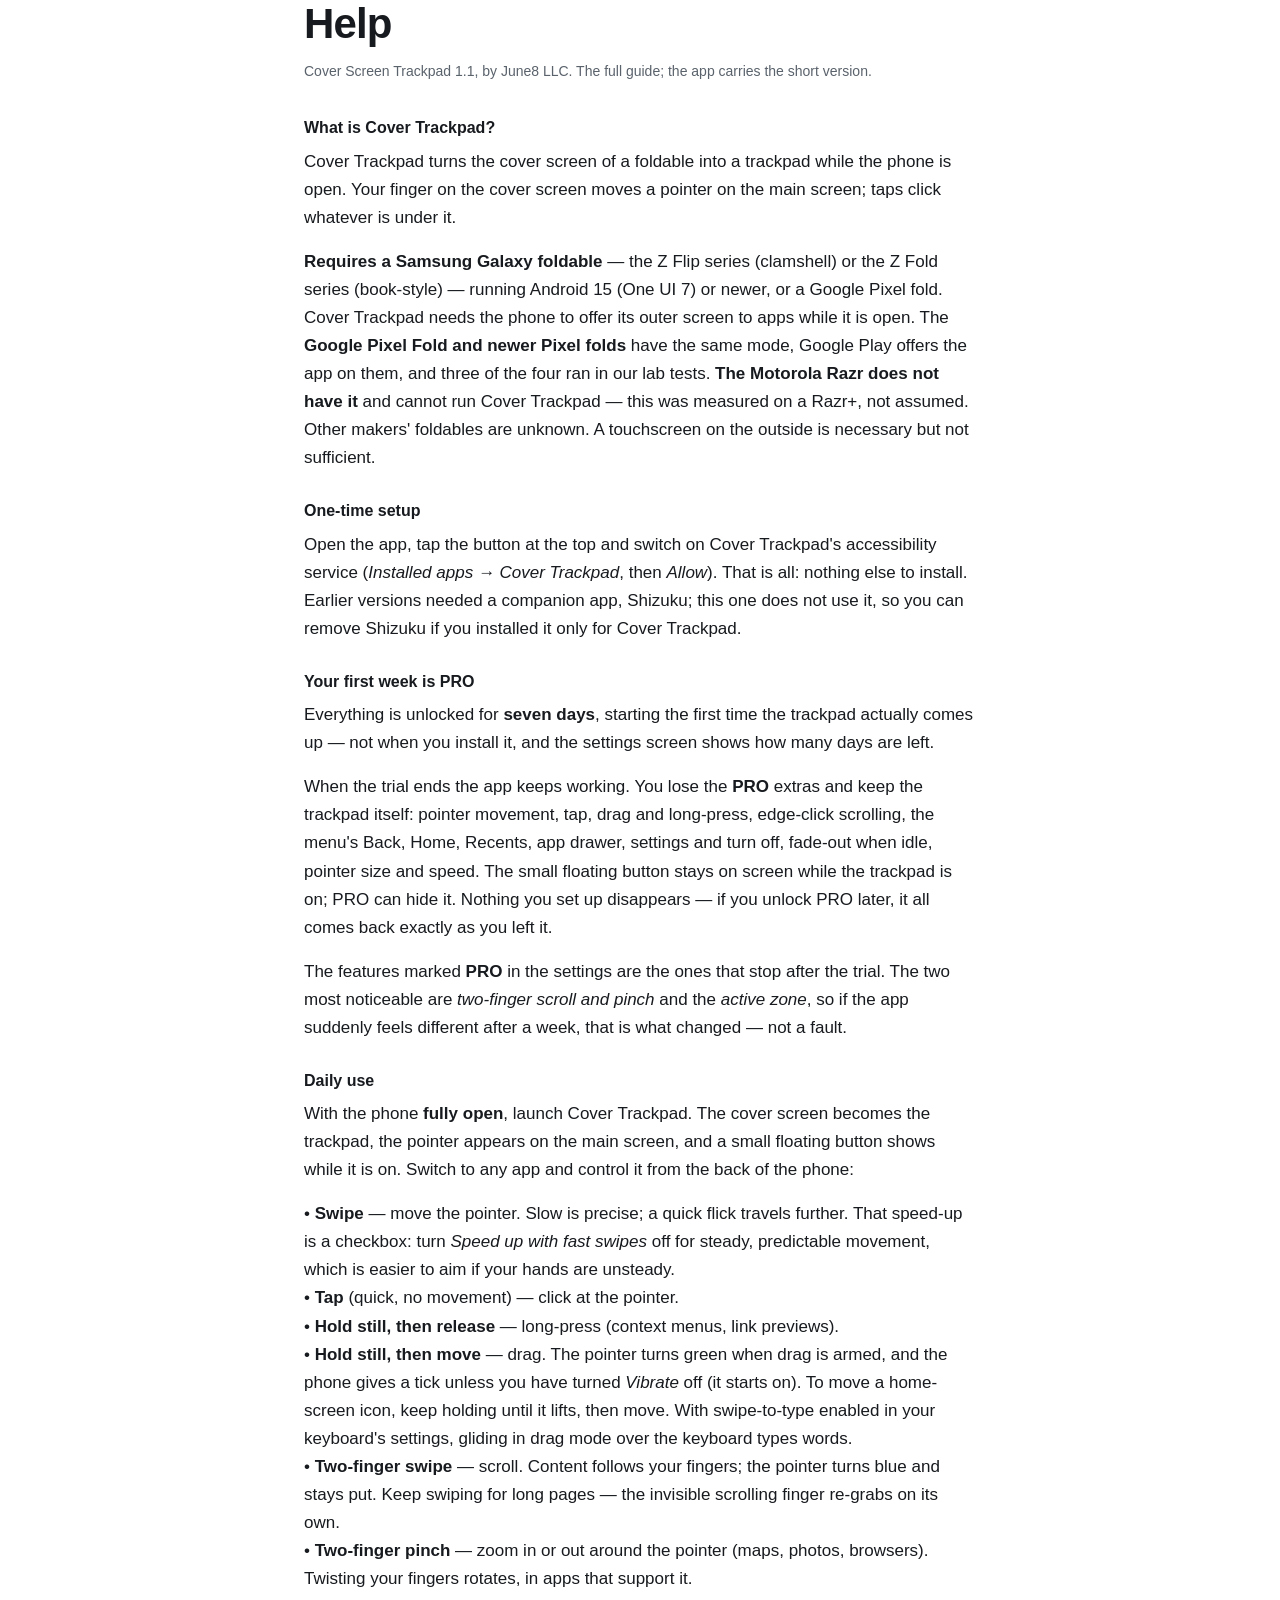
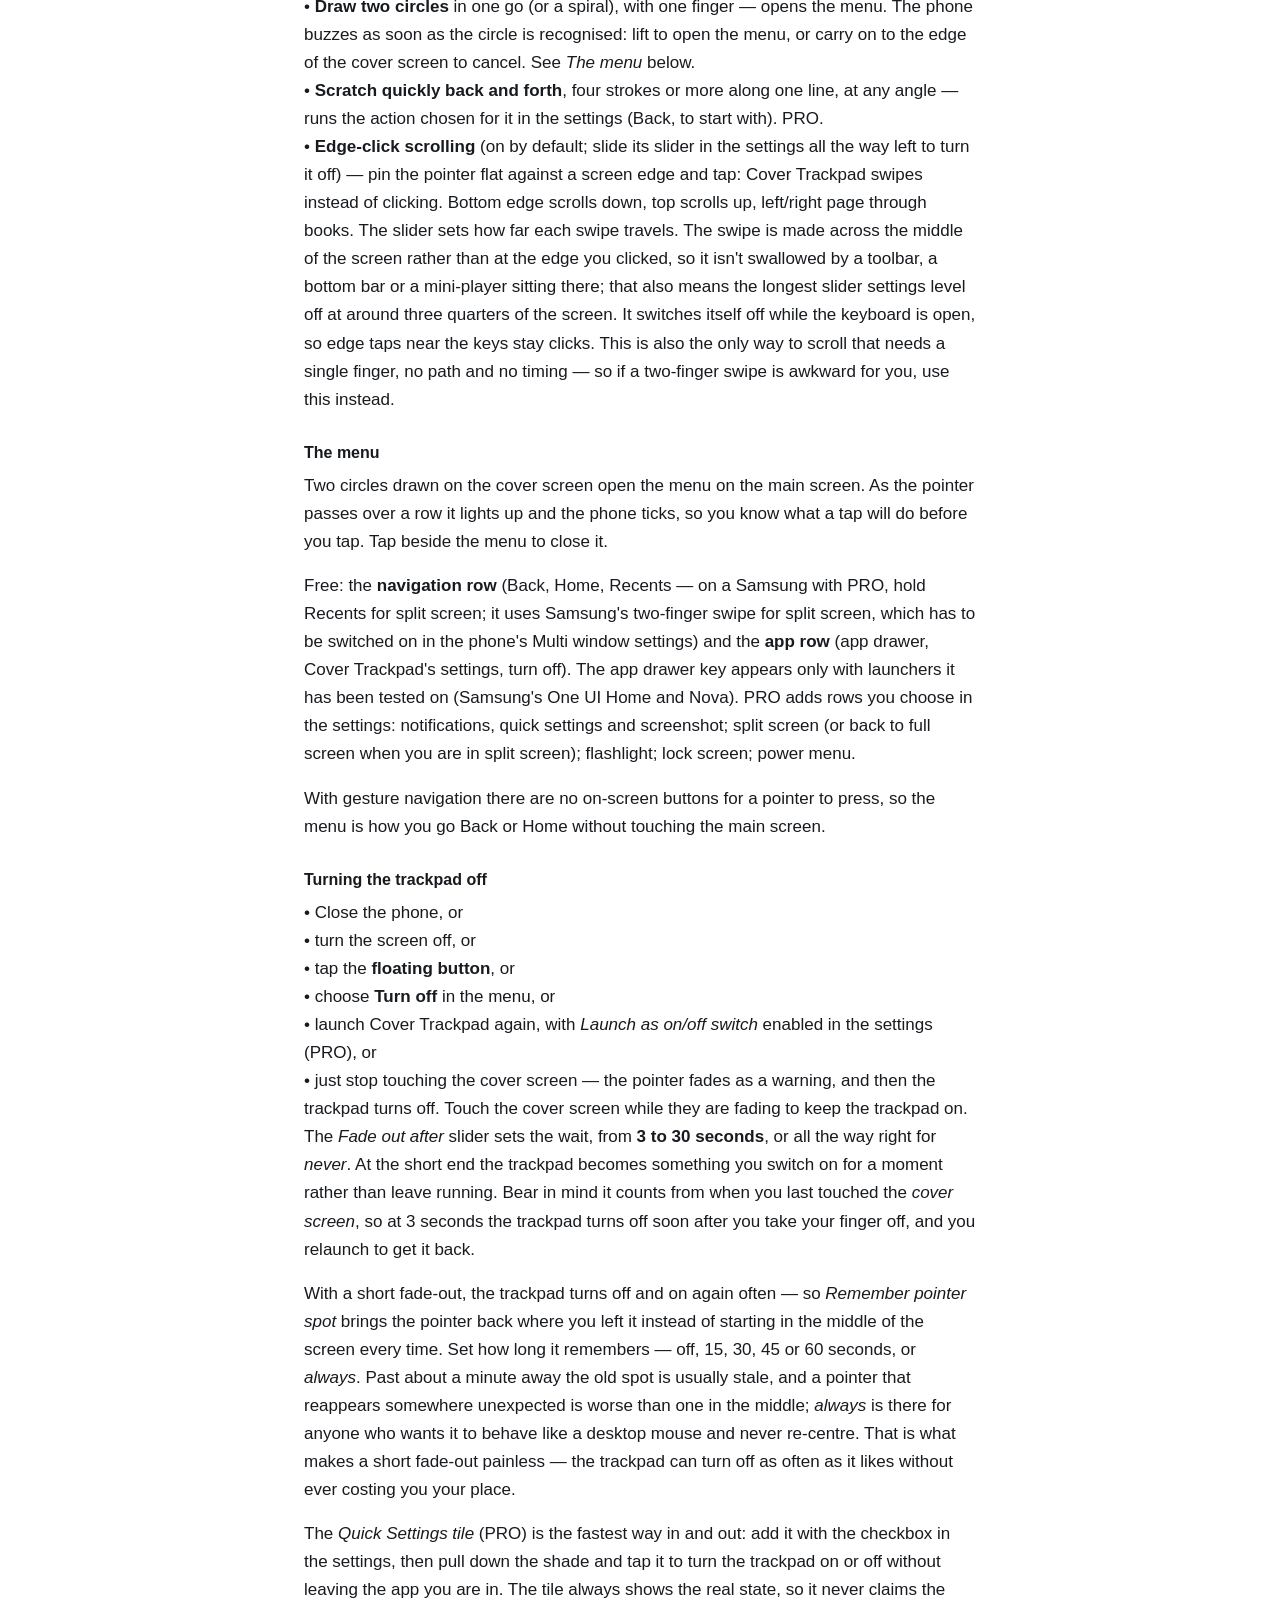
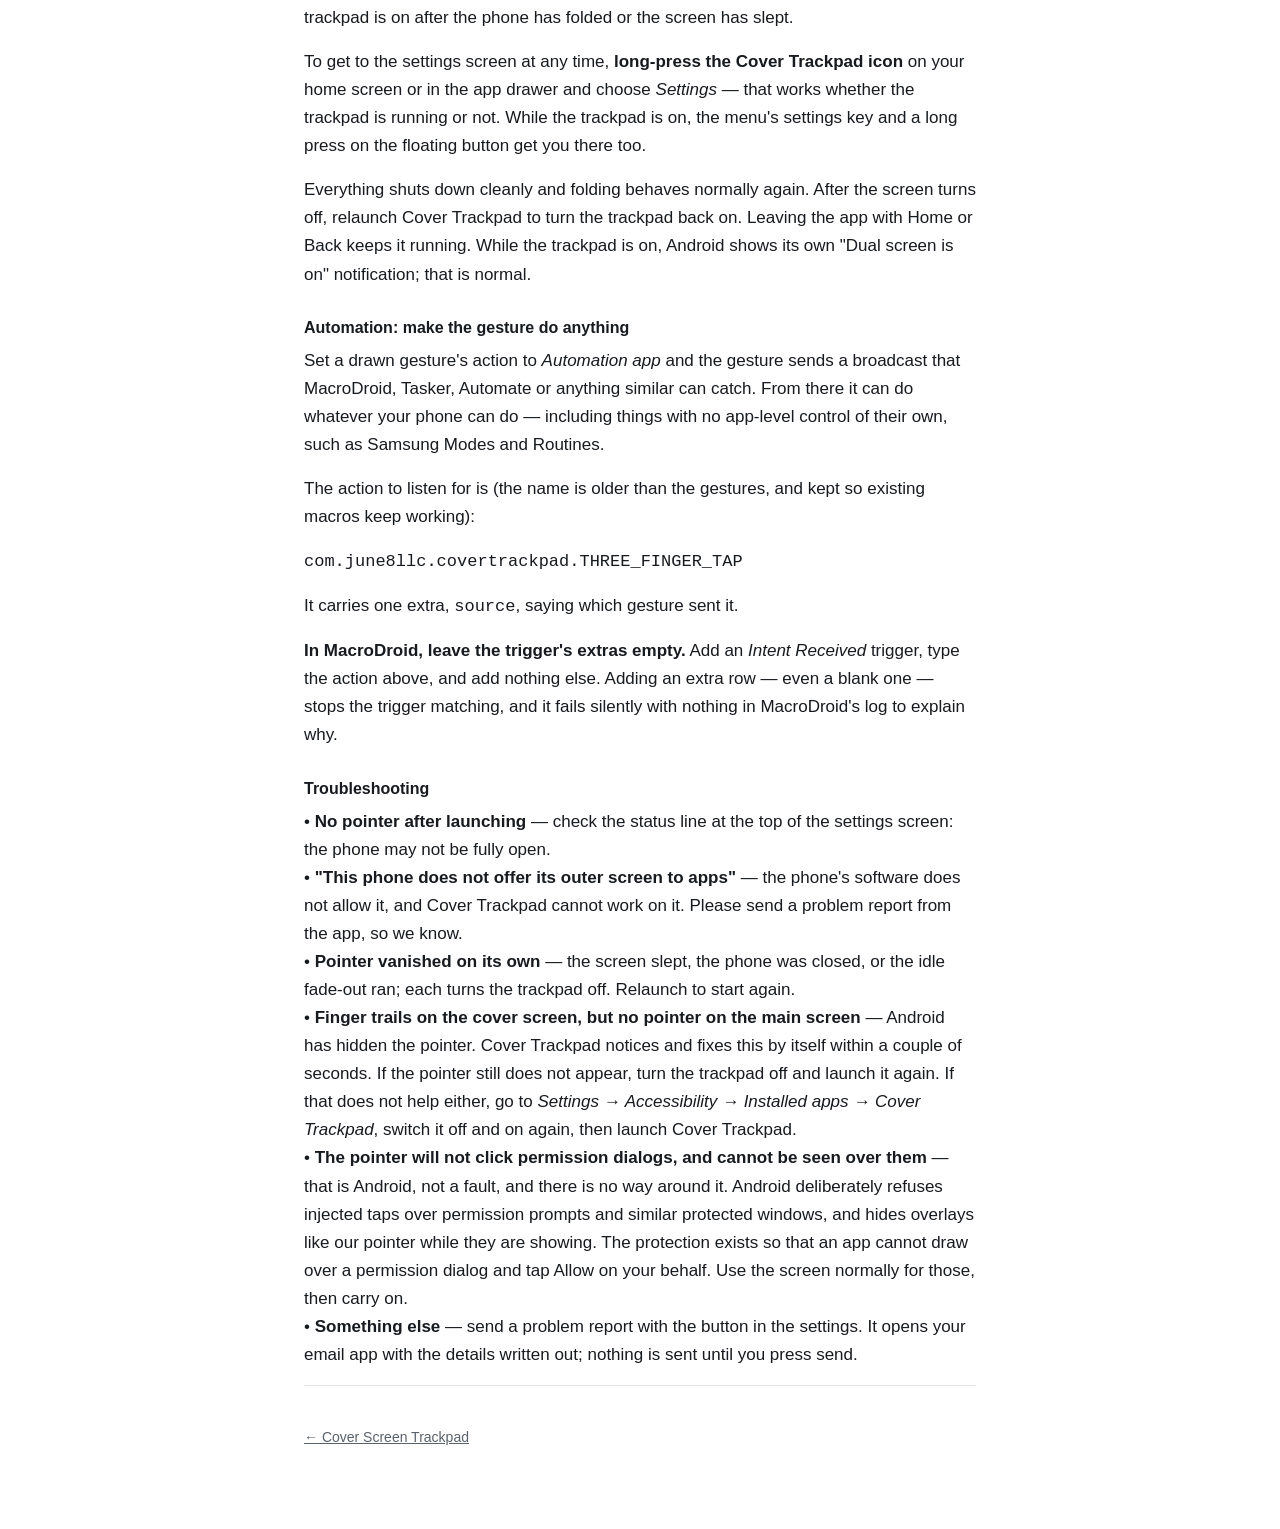
==== commit b96f324b: "Pixel folds: Google Play now offers the app on the Pixel Fold and newer Pixel folds Co-Authored-By: " ====
--- a/help.html
+++ b/help.html
@@ -16,7 +16,7 @@
 
 <h3>What is Cover Trackpad?</h3>
 <p>Cover Trackpad turns the cover screen of a foldable into a trackpad while the phone is open. Your finger on the cover screen moves a pointer on the main screen; taps click whatever is under it.</p>
-<p><b>Requires a Samsung Galaxy foldable</b> — the Z Flip series (clamshell) or the Z Fold series (book-style) — running Android 15 (One UI 7) or newer. Cover Trackpad needs the phone to offer its outer screen to apps while it is open. The <b>Pixel 9 Pro Fold and newer</b> have the same mode and ran in our lab tests; Play support for them is coming with the next update. <b>The Motorola Razr does not have it</b> and cannot run Cover Trackpad — this was measured on a Razr+, not assumed. Other makers' foldables are unknown. A touchscreen on the outside is necessary but not sufficient.</p>
+<p><b>Requires a Samsung Galaxy foldable</b> — the Z Flip series (clamshell) or the Z Fold series (book-style) — running Android 15 (One UI 7) or newer, or a Google Pixel fold. Cover Trackpad needs the phone to offer its outer screen to apps while it is open. The <b>Google Pixel Fold and newer Pixel folds</b> have the same mode, Google Play offers the app on them, and three of the four ran in our lab tests. <b>The Motorola Razr does not have it</b> and cannot run Cover Trackpad — this was measured on a Razr+, not assumed. Other makers' foldables are unknown. A touchscreen on the outside is necessary but not sufficient.</p>
 
 <h3>One-time setup</h3>
 <p>Open the app, tap the button at the top and switch on Cover Trackpad's accessibility service (<i>Installed apps → Cover Trackpad</i>, then <i>Allow</i>). That is all: nothing else to install. Earlier versions needed a companion app, Shizuku; this one does not use it, so you can remove Shizuku if you installed it only for Cover Trackpad.</p>
@@ -40,7 +40,7 @@
 
 <h3>The menu</h3>
 <p>Two circles drawn on the cover screen open the menu on the main screen. As the pointer passes over a row it lights up and the phone ticks, so you know what a tap will do before you tap. Tap beside the menu to close it.</p>
-<p>Free: the <b>navigation row</b> (Back, Home, Recents — hold Recents for split screen, with PRO) and the <b>app row</b> (app drawer, Cover Trackpad's settings, turn off). The app drawer key appears only with launchers it has been tested on (Samsung's One UI Home and Nova). PRO adds rows you choose in the settings: notifications, quick settings and screenshot; split screen (or back to full screen when you are in split screen); flashlight; lock screen; power menu.</p>
+<p>Free: the <b>navigation row</b> (Back, Home, Recents — on a Samsung with PRO, hold Recents for split screen; it uses Samsung's two-finger swipe for split screen, which has to be switched on in the phone's Multi window settings) and the <b>app row</b> (app drawer, Cover Trackpad's settings, turn off). The app drawer key appears only with launchers it has been tested on (Samsung's One UI Home and Nova). PRO adds rows you choose in the settings: notifications, quick settings and screenshot; split screen (or back to full screen when you are in split screen); flashlight; lock screen; power menu.</p>
 <p>With gesture navigation there are no on-screen buttons for a pointer to press, so the menu is how you go Back or Home without touching the main screen.</p>
 
 <h3>Turning the trackpad off</h3>
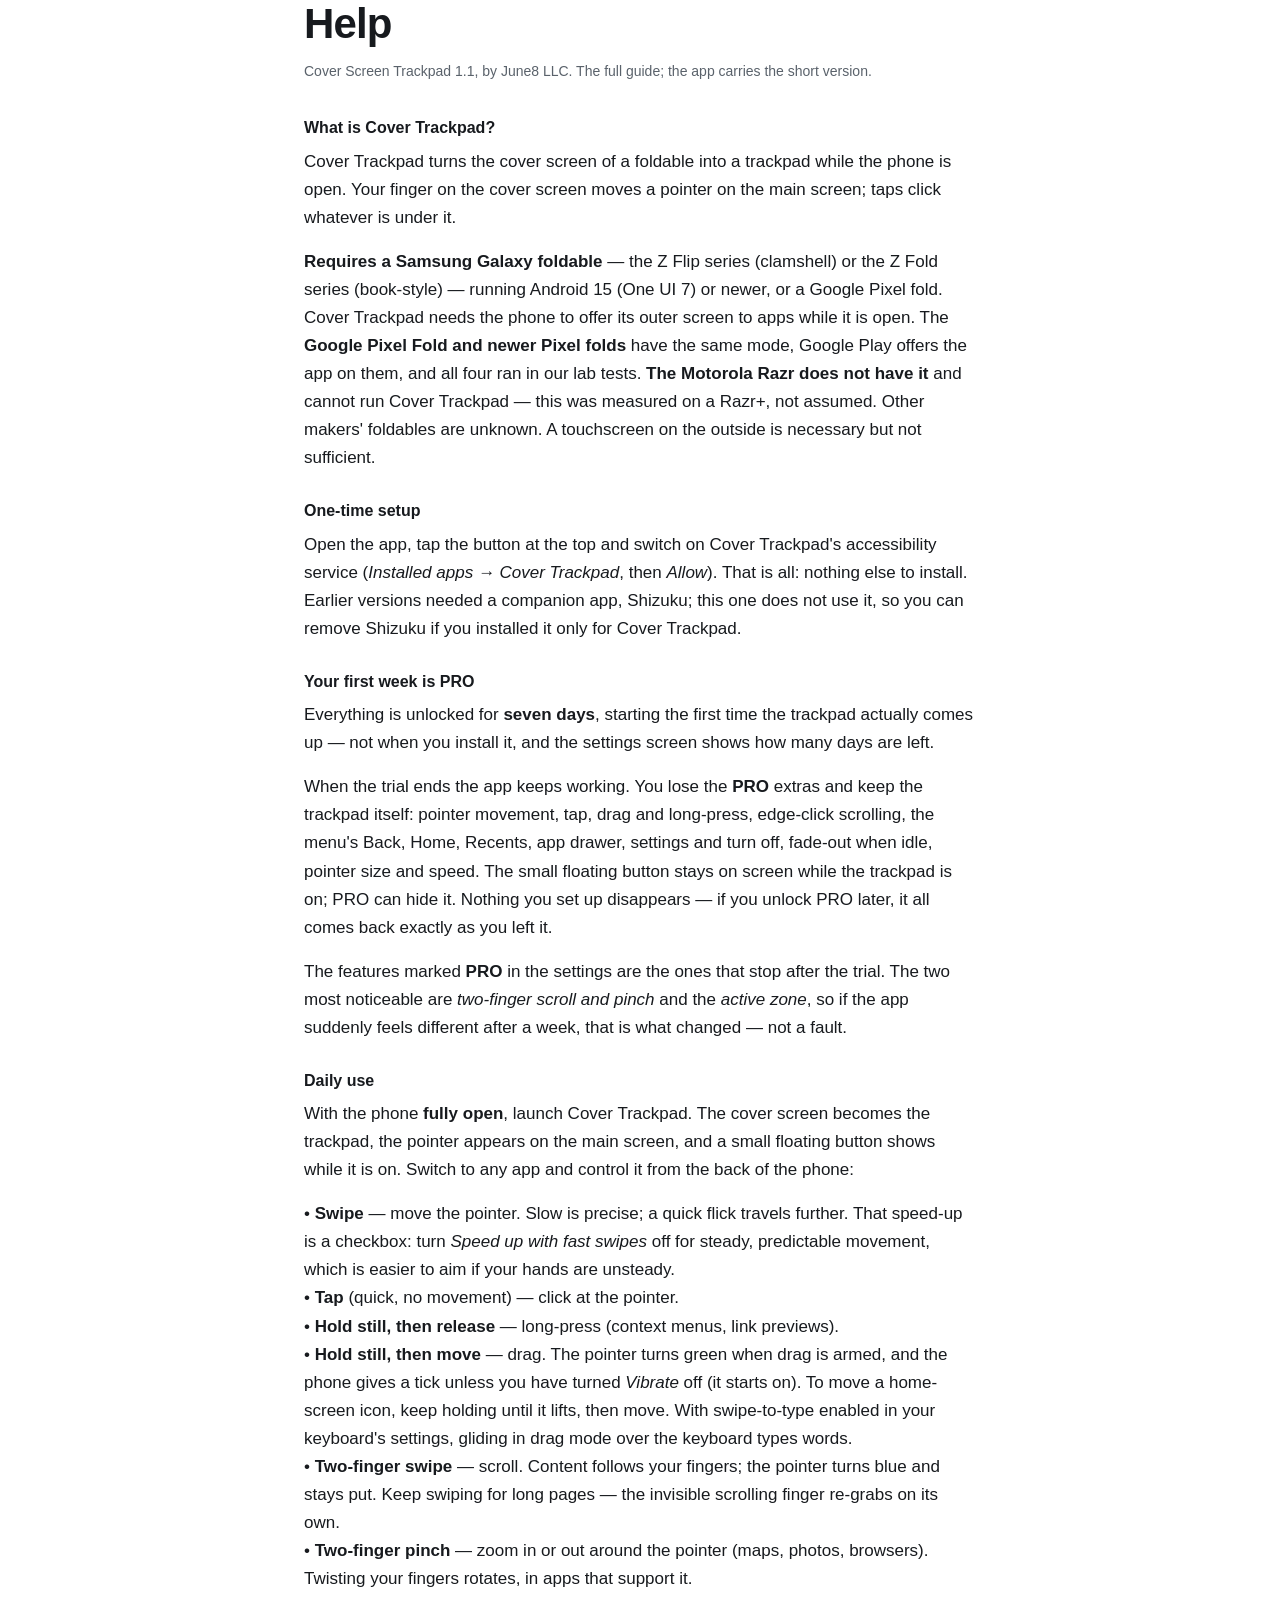
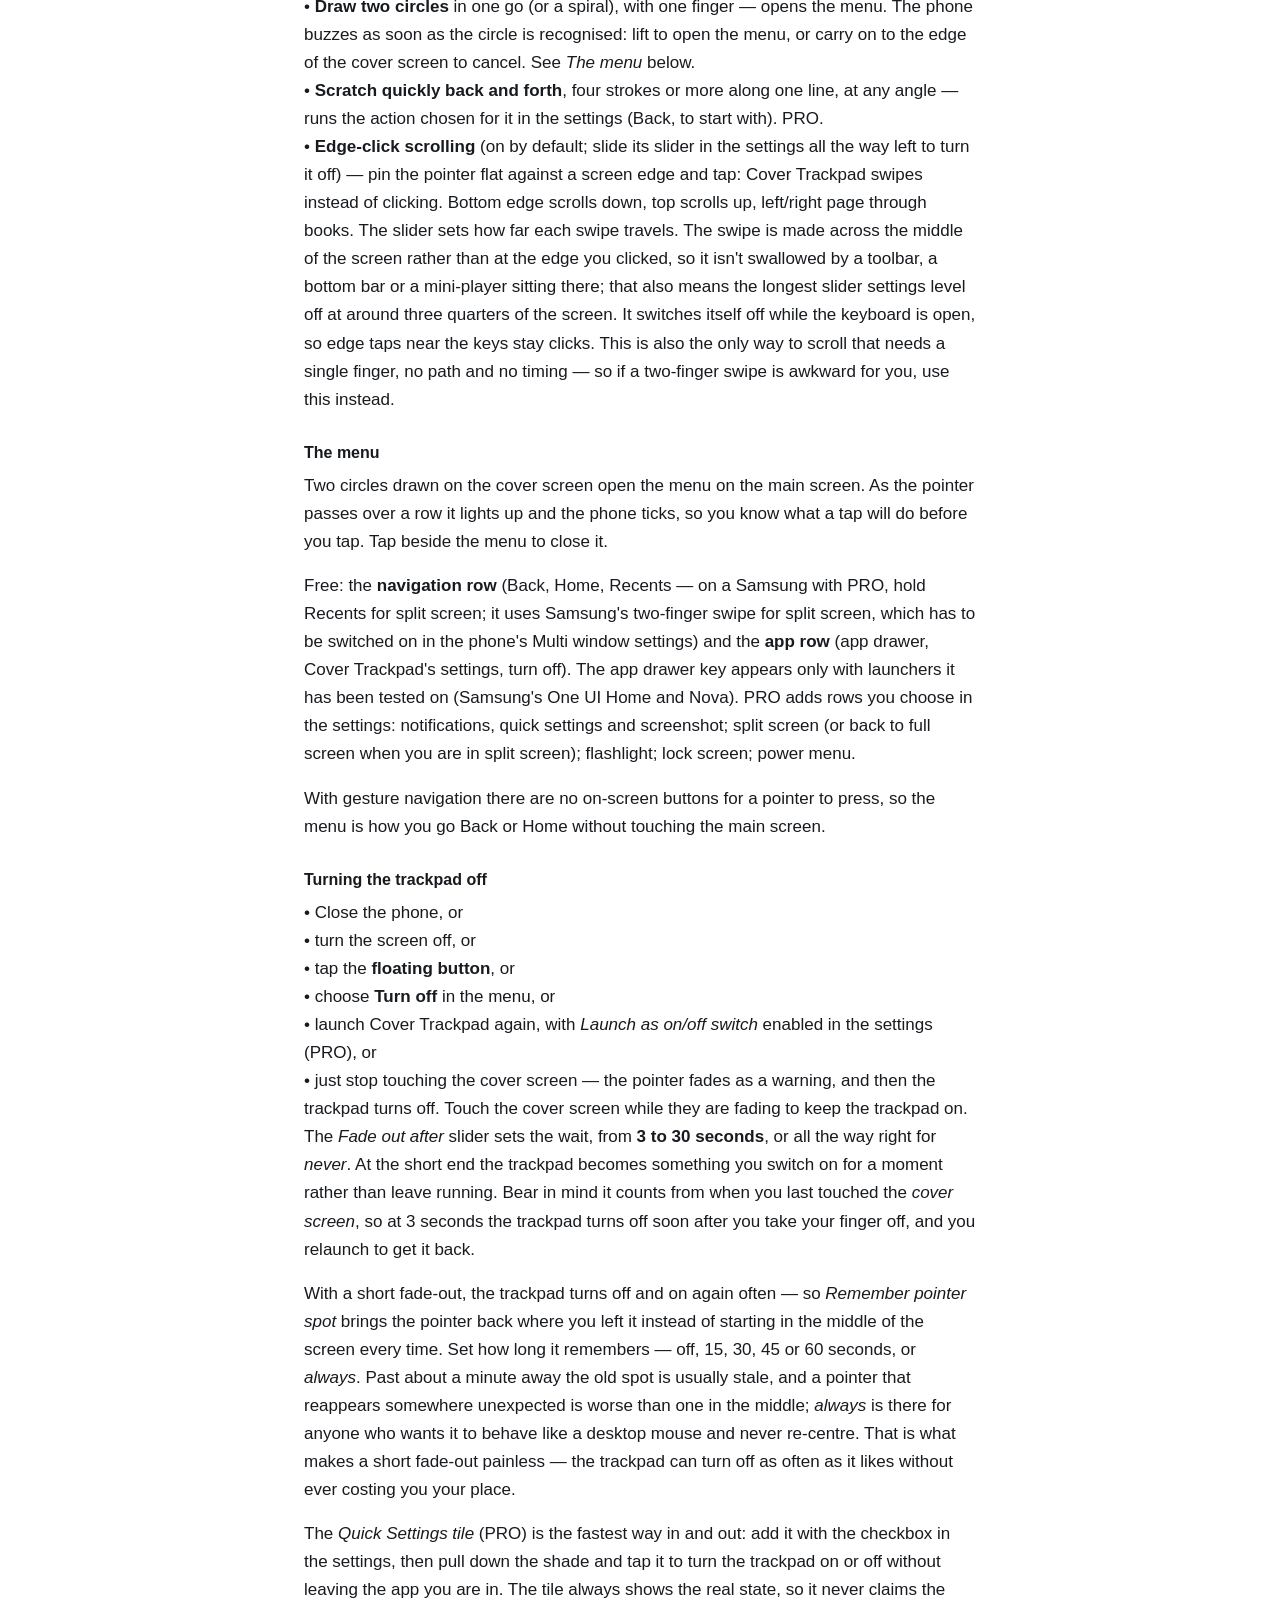
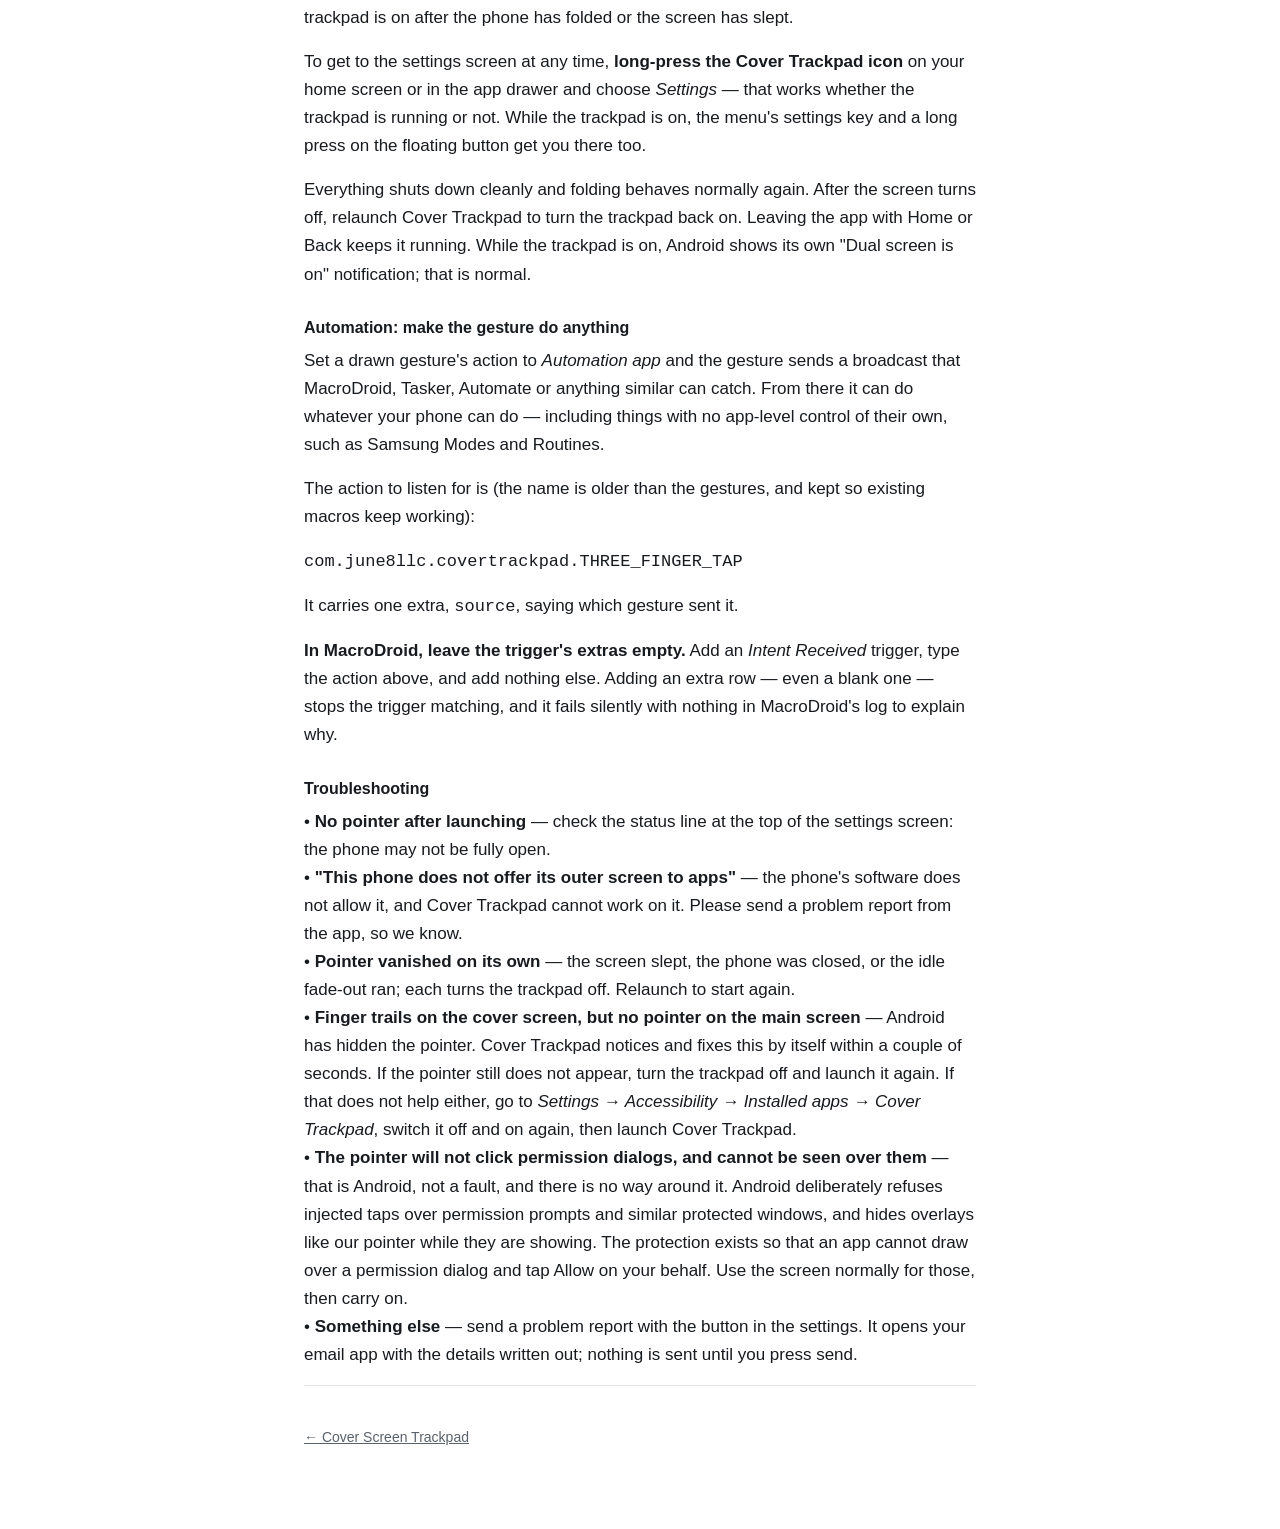
==== commit 5af964ef: "All four Pixel folds ran in our lab tests Co-Authored-By: Claude Fable 5.2 <noreply@anthropic.com>" ====
--- a/help.html
+++ b/help.html
@@ -16,7 +16,7 @@
 
 <h3>What is Cover Trackpad?</h3>
 <p>Cover Trackpad turns the cover screen of a foldable into a trackpad while the phone is open. Your finger on the cover screen moves a pointer on the main screen; taps click whatever is under it.</p>
-<p><b>Requires a Samsung Galaxy foldable</b> — the Z Flip series (clamshell) or the Z Fold series (book-style) — running Android 15 (One UI 7) or newer, or a Google Pixel fold. Cover Trackpad needs the phone to offer its outer screen to apps while it is open. The <b>Google Pixel Fold and newer Pixel folds</b> have the same mode, Google Play offers the app on them, and three of the four ran in our lab tests. <b>The Motorola Razr does not have it</b> and cannot run Cover Trackpad — this was measured on a Razr+, not assumed. Other makers' foldables are unknown. A touchscreen on the outside is necessary but not sufficient.</p>
+<p><b>Requires a Samsung Galaxy foldable</b> — the Z Flip series (clamshell) or the Z Fold series (book-style) — running Android 15 (One UI 7) or newer, or a Google Pixel fold. Cover Trackpad needs the phone to offer its outer screen to apps while it is open. The <b>Google Pixel Fold and newer Pixel folds</b> have the same mode, Google Play offers the app on them, and all four ran in our lab tests. <b>The Motorola Razr does not have it</b> and cannot run Cover Trackpad — this was measured on a Razr+, not assumed. Other makers' foldables are unknown. A touchscreen on the outside is necessary but not sufficient.</p>
 
 <h3>One-time setup</h3>
 <p>Open the app, tap the button at the top and switch on Cover Trackpad's accessibility service (<i>Installed apps → Cover Trackpad</i>, then <i>Allow</i>). That is all: nothing else to install. Earlier versions needed a companion app, Shizuku; this one does not use it, so you can remove Shizuku if you installed it only for Cover Trackpad.</p>
